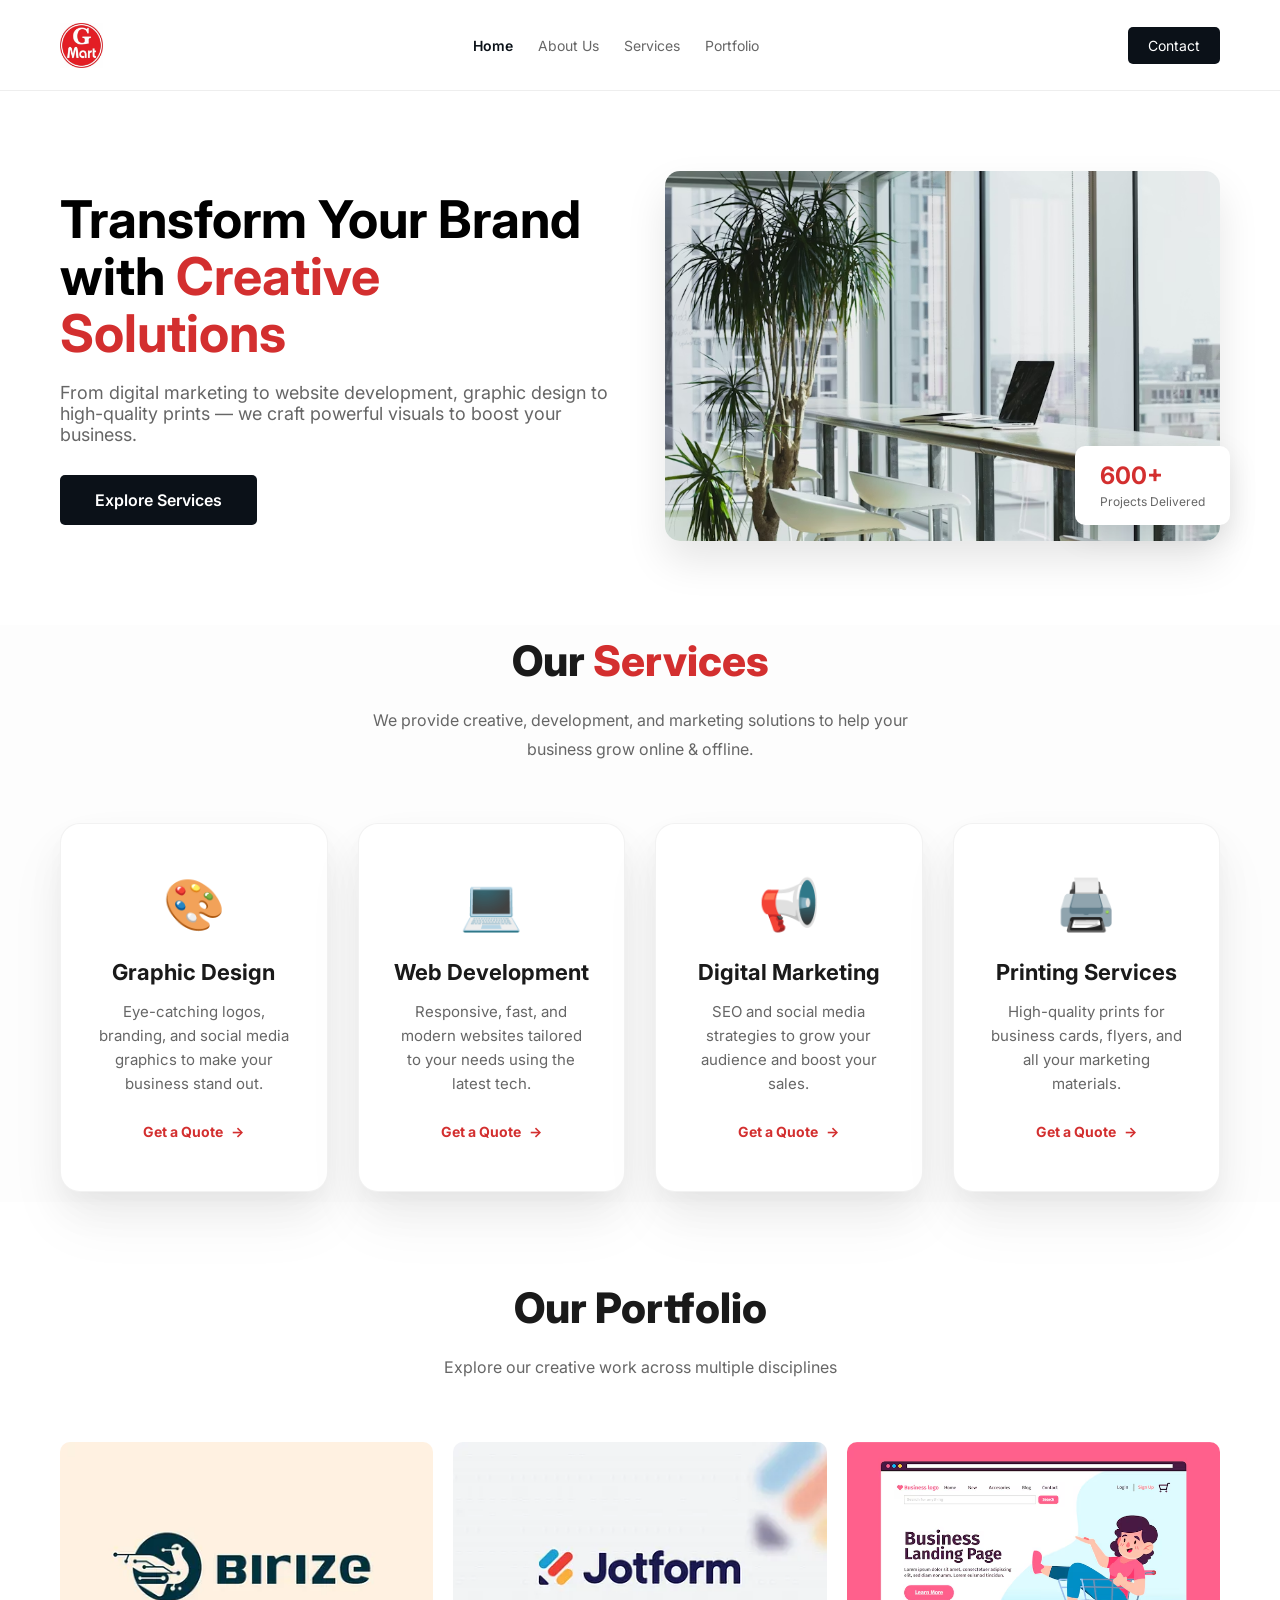
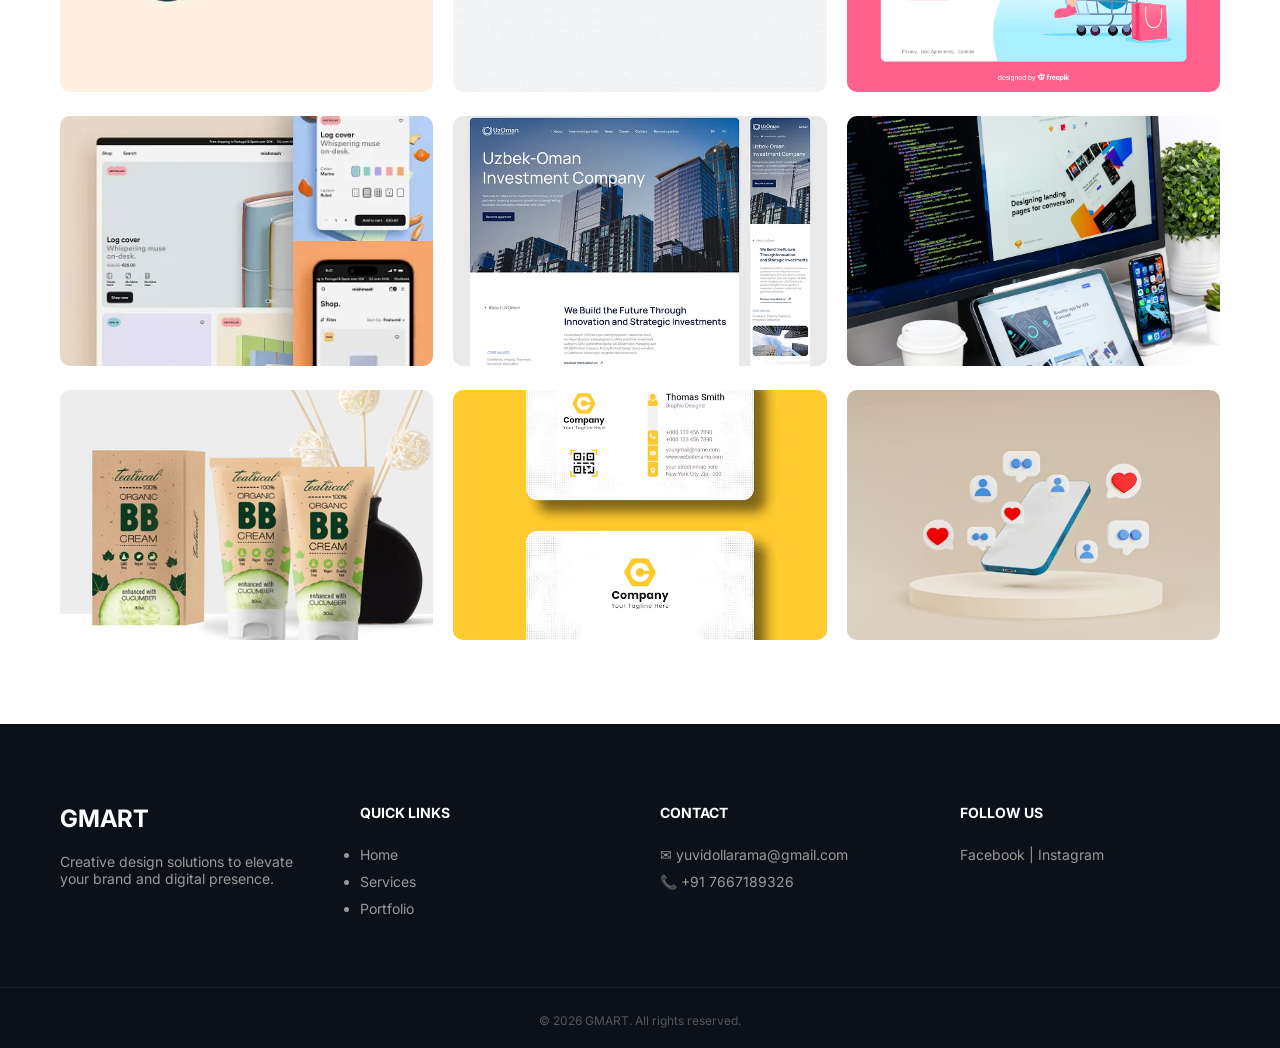
==== index.html @ d11f650d "firts commenst" ====
<!DOCTYPE html>
<html lang="en">
<head>
    <meta charset="UTF-8">
    <meta name="viewport" content="width=device-width, initial-scale=1.0">
    <title>GraphicsMart | Creative Solutions</title>
    <link href="https://fonts.googleapis.com/css2?family=Inter:wght@400;600;700&display=swap" rel="stylesheet">
    <link rel="stylesheet" href="style.css">
</head>
<body>

    <header>
        <nav class="container">
            <div class="logo">
            <a href="index.html">
                <img src="assets/logo.png" alt="GraphicsMart Logo">
            </a>
        </div>
            <ul class="nav-links" id="navLinks">
                <li><a href="#" class="active">Home</a></li>
                <li><a href="#about">About Us</a></li>
                <li><a href="#services">Services</a></li>
                <li><a href="#portfolio">Portfolio</a></li>
            </ul>
            <a href="contact-us.html" class="btn-contact">Contact</a>
            <div class="hamburger" id="hamburger">
                <span></span>
                <span></span>
                <span></span>
            </div>
        </nav>
    </header>

    <section class="hero container">
        <div class="hero-content">
            <h1>Transform Your Brand with <span>Creative Solutions</span></h1>
            <p>From digital marketing to website development, graphic design to high-quality prints — we craft powerful visuals to boost your business.</p>
            <a href="#services" class="btn-primary">Explore Services</a>
        </div>
        <div class="hero-image">
            <img src="assets/image1.0.png" alt="Workspace">
            <div class="stat-badge">
                <span class="count">600+</span>
                <span class="label">Projects Delivered</span>
            </div>
        </div>
    </section>

    <section id="services" class="services-section">
    <div class="container text-center">
        <div class="section-header"> 
            <h2>Our <span>Services</span></h2>
            <p>We provide creative, development, and marketing solutions to help your business grow online & offline.</p>
        </div>
        
        <div class="services-grid">
            <div class="service-card">
                <div class="card-content">
                    <div class="icon-box">🎨</div>
                    <h3>Graphic Design</h3>
                    <p>Eye-catching logos, branding, and social media graphics to make your business stand out.</p>
                    <a href="#" class="cta-link">Get a Quote <span>&rarr;</span></a>
                </div>
            </div>

            <div class="service-card">
                <div class="card-content">
                    <div class="icon-box">💻</div>
                    <h3>Web Development</h3>
                    <p>Responsive, fast, and modern websites tailored to your needs using the latest tech.</p>
                    <a href="#" class="cta-link">Get a Quote <span>&rarr;</span></a>
                </div>
            </div>

            <div class="service-card">
                <div class="card-content">
                    <div class="icon-box">📢</div>
                    <h3>Digital Marketing</h3>
                    <p>SEO and social media strategies to grow your audience and boost your sales.</p>
                    <a href="#" class="cta-link">Get a Quote <span>&rarr;</span></a>
                </div>
            </div>

            <div class="service-card">
                <div class="card-content">
                    <div class="icon-box">🖨️</div>
                    <h3>Printing Services</h3>
                    <p>High-quality prints for business cards, flyers, and all your marketing materials.</p>
                    <a href="#" class="cta-link">Get a Quote <span>&rarr;</span></a>
                </div>
            </div>
        </div>
    </div>
    </section>

    <section id="portfolio" class="portfolio-section container">
        <div class="section-header text-center">
            <h2>Our Portfolio</h2>
            <p>Explore our creative work across multiple disciplines</p>
        </div>
        <div class="portfolio-grid">
            <div class="portfolio-item"><img src="assets/image1.png" alt="Work 1"></div>
            <div class="portfolio-item"><img src="assets/image2.png" alt="Work 2"></div>
            <div class="portfolio-item"><img src="assets/image3.png" alt="Work 3"></div>
            <div class="portfolio-item"><img src="assets/image4.png" alt="Work 4"></div>
            <div class="portfolio-item"><img src="assets/image5.png" alt="Work 5"></div>
            <div class="portfolio-item"><img src="assets/image6.png" alt="Work 6"></div>
            <div class="portfolio-item"><img src="assets/image7.png" alt="Work 7"></div>
            <div class="portfolio-item"><img src="assets/image8.png" alt="Work 8"></div>
            <div class="portfolio-item"><img src="assets/image9.png" alt="Work 9"></div>
        </div>
    </section>

    <footer>
        <div class="container footer-grid">
            <div class="footer-col">
                <h2 class="footer-logo">GMART</h2>
                <p>Creative design solutions to elevate your brand and digital presence.</p>
            </div>
            <div class="footer-col">
                <h3>QUICK LINKS</h3>
                <ul>
                    <li><a href="#">Home</a></li>
                    <li><a href="#services">Services</a></li>
                    <li><a href="#portfolio">Portfolio</a></li>
                </ul>
            </div>
            <div class="footer-col">
                <h3>CONTACT</h3>
                <p>✉ yuvidollarama@gmail.com</p>
                <p>📞 +91 7667189326</p>
            </div>
            <div class="footer-col">
                <h3>FOLLOW US</h3>
                <p>Facebook | Instagram</p>
            </div>
        </div>
        <div class="footer-bottom">
            <p>© 2026 GMART. All rights reserved.</p>
        </div>
    </footer>

    <script src="script.js"></script>
</body>
</html>
---- style.css ----
/* --- Global Styles --- */
:root {
    --primary: #d32f2f;
    --dark: #0b1118;
    --gray: #666;
    --light: #f4f4f4;
    --white: #ffffff;
}

* {
    margin: 0;
    padding: 0;
    box-sizing: border-box;
    font-family: 'Inter', sans-serif;
}

html { scroll-behavior: smooth; }

.container {
    max-width: 1200px;
    margin: 0 auto;
    padding: 0 20px;
}

.text-center { text-align: center; }

/* --- Header --- */
header {
    background: var(--white);
    border-bottom: 1px solid #eee;
    padding: 15px 0;
    position: sticky;
    top: 0;
    z-index: 1000;
}

nav {
    display: flex;
    justify-content: space-between;
    align-items: center;
}
/* --- Updated Logo Styles --- */
.logo {
    display: flex;
    align-items: center;
}

.logo img {
    height: 45px; /* Adjust this height to fit your specific logo design */
    width: auto;  /* Maintains the original aspect ratio so it doesn't look stretched */
    display: block;
    transition: transform 0.3s ease;
}

.logo img:hover {
    transform: scale(1.05); /* Subtle zoom effect when hovering over your logo */
}

/* Ensure the nav stays centered even with an image */
nav {
    display: flex;
    justify-content: space-between;
    align-items: center;
    height: 60px; /* Gives the header a consistent, professional height */
}

.nav-links {
    display: flex;
    list-style: none;
    gap: 25px;
}

.nav-links a {
    text-decoration: none;
    color: var(--gray);
    font-size: 14px;
    transition: 0.3s;
}

.nav-links a:hover, .nav-links a.active {
    color: var(--dark);
    font-weight: 600;
}

.btn-contact {
    background: var(--dark);
    color: var(--white);
    padding: 10px 20px;
    border-radius: 5px;
    text-decoration: none;
    font-size: 14px;
}

/* --- Hamburger Menu --- */
.hamburger {
    display: none;
    flex-direction: column;
    cursor: pointer;
    gap: 6px;
}

.hamburger span {
    width: 25px;
    height: 3px;
    background: var(--dark);
    border-radius: 2px;
    transition: all 0.3s ease;
}

.hamburger.active span:nth-child(1) {
    transform: rotate(45deg) translate(8px, 8px);
}

.hamburger.active span:nth-child(2) {
    opacity: 0;
}

.hamburger.active span:nth-child(3) {
    transform: rotate(-45deg) translate(7px, -7px);
}

/* --- Mobile Menu --- */
@media (max-width: 768px) {
    .hamburger {
        display: flex;
    }

    .nav-links {
        position: absolute;
        top: 60px;
        left: 0;
        right: 0;
        background: var(--white);
        flex-direction: column;
        gap: 0;
        max-height: 0;
        overflow: hidden;
        transition: max-height 0.3s ease;
        border-bottom: 1px solid #eee;
    }

    .nav-links.active {
        max-height: 400px;
    }

    .nav-links li {
        padding: 15px 20px;
        border-bottom: 1px solid #eee;
    }

    .nav-links a {
        display: block;
        color: var(--gray);
        text-decoration: none;
        transition: 0.3s;
    }

    .nav-links a:hover, .nav-links a.active {
        color: var(--dark);
        font-weight: 600;
    }

    .btn-contact {
        display: none;
    }
}

/* --- Hero --- */
.hero {
    display: grid;
    grid-template-columns: 1fr 1fr;
    gap: 50px;
    padding: 80px 20px;
    align-items: center;
}

.hero-content h1 {
    font-size: 52px;
    line-height: 1.1;
    margin-bottom: 20px;
}

.hero-content h1 span { color: var(--primary); }

.hero-content p {
    font-size: 18px;
    color: var(--gray);
    margin-bottom: 30px;
}

.btn-primary {
    background: var(--dark);
    color: var(--white);
    padding: 15px 35px;
    border-radius: 5px;
    text-decoration: none;
    display: inline-block;
    font-weight: 600;
}

.hero-image { position: relative; }

.hero-image img {
    width: 100%;
    border-radius: 15px;
    box-shadow: 0 20px 40px rgba(0,0,0,0.1);
}

.stat-badge {
    position: absolute;
    bottom: 20px;
    right: -10px;
    background: var(--white);
    padding: 15px 25px;
    border-radius: 10px;
    box-shadow: 0 10px 30px rgba(0,0,0,0.1);
}

.stat-badge .count {
    display: block;
    font-size: 24px;
    font-weight: 700;
    color: var(--primary);
}

.stat-badge .label { font-size: 12px; color: var(--gray); }

/* --- Services Section --- */
.services-section {
    padding: 10px 0;
    background: #fdfdfd; /* Off-white for better contrast with cards */
}

.sub-title {
    display: block;
    color: var(--primary);
    text-transform: uppercase;
    font-size: 13px;
    letter-spacing: 2px;
    font-weight: 700;
    margin-bottom: 10px;
}

.section-header h2 { 
    font-size: 42px; 
    font-weight: 800;
    margin-bottom: 20px; 
    color: #1a1a1a;
}

.section-header h2 span { color: var(--primary); }

.section-header p { 
    margin-bottom: 60px; 
    color: var(--gray); 
    max-width: 600px;
    margin-left: auto;
    margin-right: auto;
    line-height: 1.8;
}

/* --- Premium Grid & Cards --- */
.services-grid {
    display: grid;
    grid-template-columns: repeat(auto-fit, minmax(260px, 1fr));
    gap: 30px;
}

.service-card {
    background: #ffffff;
    border-radius: 20px;
    padding: 50px 35px;
    position: relative;
    border: 1px solid rgba(0, 0, 0, 0.05);
    
    box-shadow: 
        0 10px 20px rgba(0, 0, 0, 0.02),
        0 20px 40px rgba(0, 0, 0, 0.04),
        0 30px 60px rgba(0, 0, 0, 0.05);
    transition: all 0.5s cubic-bezier(0.175, 0.885, 0.32, 1.275);
    text-align: center;
}

/* Hover State */
.service-card:hover {
    transform: translateY(-15px);
    border-color: var(--primary); 
    box-shadow: 
        0 20px 25px -5px rgba(0, 0, 0, 0.1), 
        0 10px 10px -5px rgba(0, 0, 0, 0.04);
}

.icon-box {
    font-size: 50px;
    margin-bottom: 25px;
    display: inline-block;
    transition: transform 0.3s ease;
}

.service-card:hover .icon-box {
    transform: scale(1.2) rotate(5deg);
}

.service-card h3 {
    font-size: 22px;
    margin-bottom: 15px;
    color: #1a1a1a;
    font-weight: 700;
}

.service-card p {
    font-size: 15px;
    color: #666;
    line-height: 1.6;
    margin-bottom: 25px;
}

/* Premium Link Styling */
.cta-link {
    color: var(--primary);
    font-weight: 700;
    text-decoration: none;
    font-size: 14px;
    display: inline-flex;
    align-items: center;
    gap: 8px;
    transition: gap 0.3s ease;
}

.cta-link span {
    transition: transform 0.3s ease;
}

.service-card:hover .cta-link span {
    transform: translateX(5px);
}
/* --- Portfolio --- */
.portfolio-section { padding: 80px 20px; }

.portfolio-grid {
    display: grid;
    grid-template-columns: repeat(auto-fit, minmax(300px, 1fr));
    gap: 20px;
}

.portfolio-item img {
    width: 100%;
    height: 250px;
    object-fit: cover;
    border-radius: 10px;
    transition: 0.3s;
}

.portfolio-item:hover img { transform: scale(1.03); }

/* --- Footer --- */
footer {
    background: var(--dark);
    color: var(--white);
    padding: 80px 0 20px;
}

.footer-grid {
    display: grid;
    grid-template-columns: repeat(auto-fit, minmax(200px, 1fr));
    gap: 40px;
    margin-bottom: 60px;
}

.footer-logo { margin-bottom: 20px; }

.footer-col h3 { font-size: 14px; margin-bottom: 25px; color: var(--white); }

.footer-col p, .footer-col ul li {
    color: #999;
    font-size: 14px;
    margin-bottom: 10px;
}

.footer-col a { color: #999; text-decoration: none; transition: 0.3s; }
.footer-col a:hover { color: var(--white); }

.footer-bottom {
    border-top: 1px solid #222;
    padding-top: 25px;
    text-align: center;
    color: #555;
    font-size: 12px;
}

/* --- Mobile Responsiveness --- */
@media (max-width: 992px) {
    .hero { grid-template-columns: 1fr; text-align: center; }
    .hero-content h1 { font-size: 40px; }
    .nav-links { display: none; } /* Hide for simplicity on mobile */
}

@media (max-width: 600px) {
    .hero-content h1 { font-size: 32px; }
    .portfolio-grid { grid-template-columns: 1fr; }
}
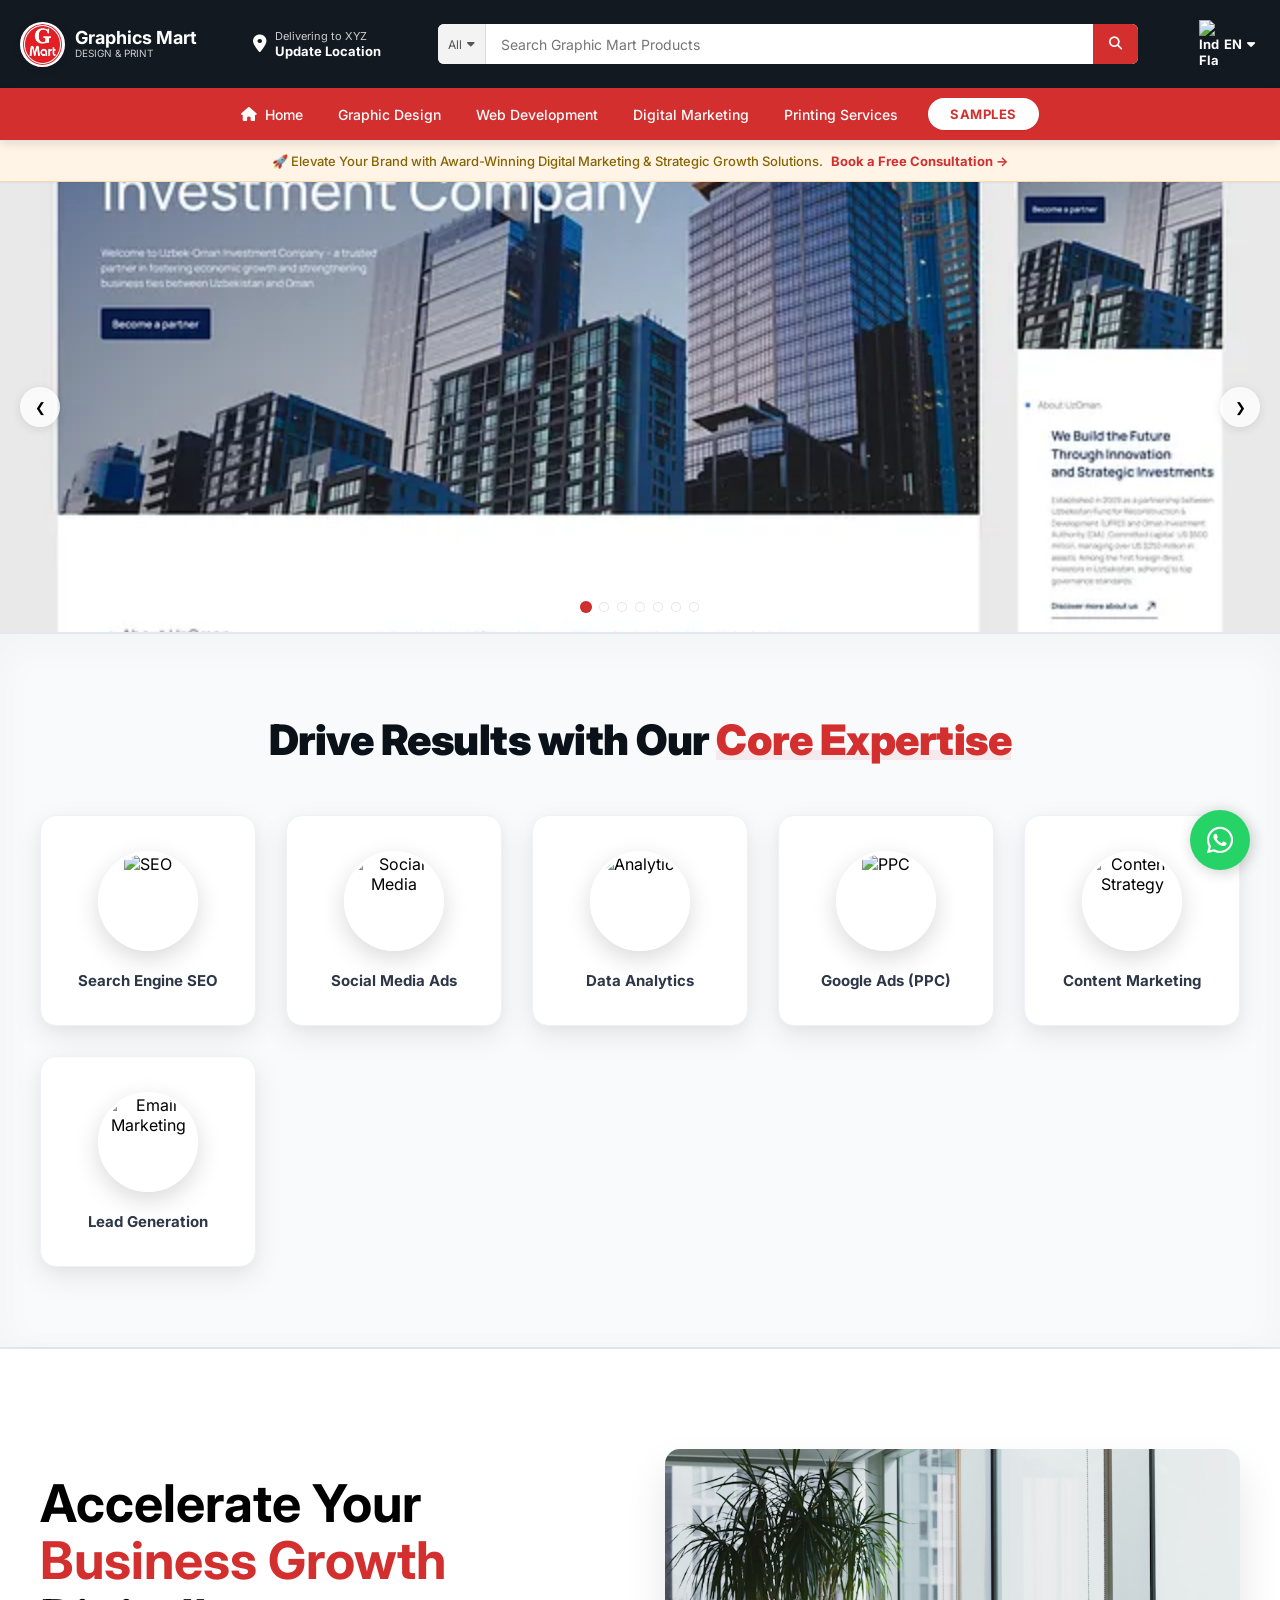
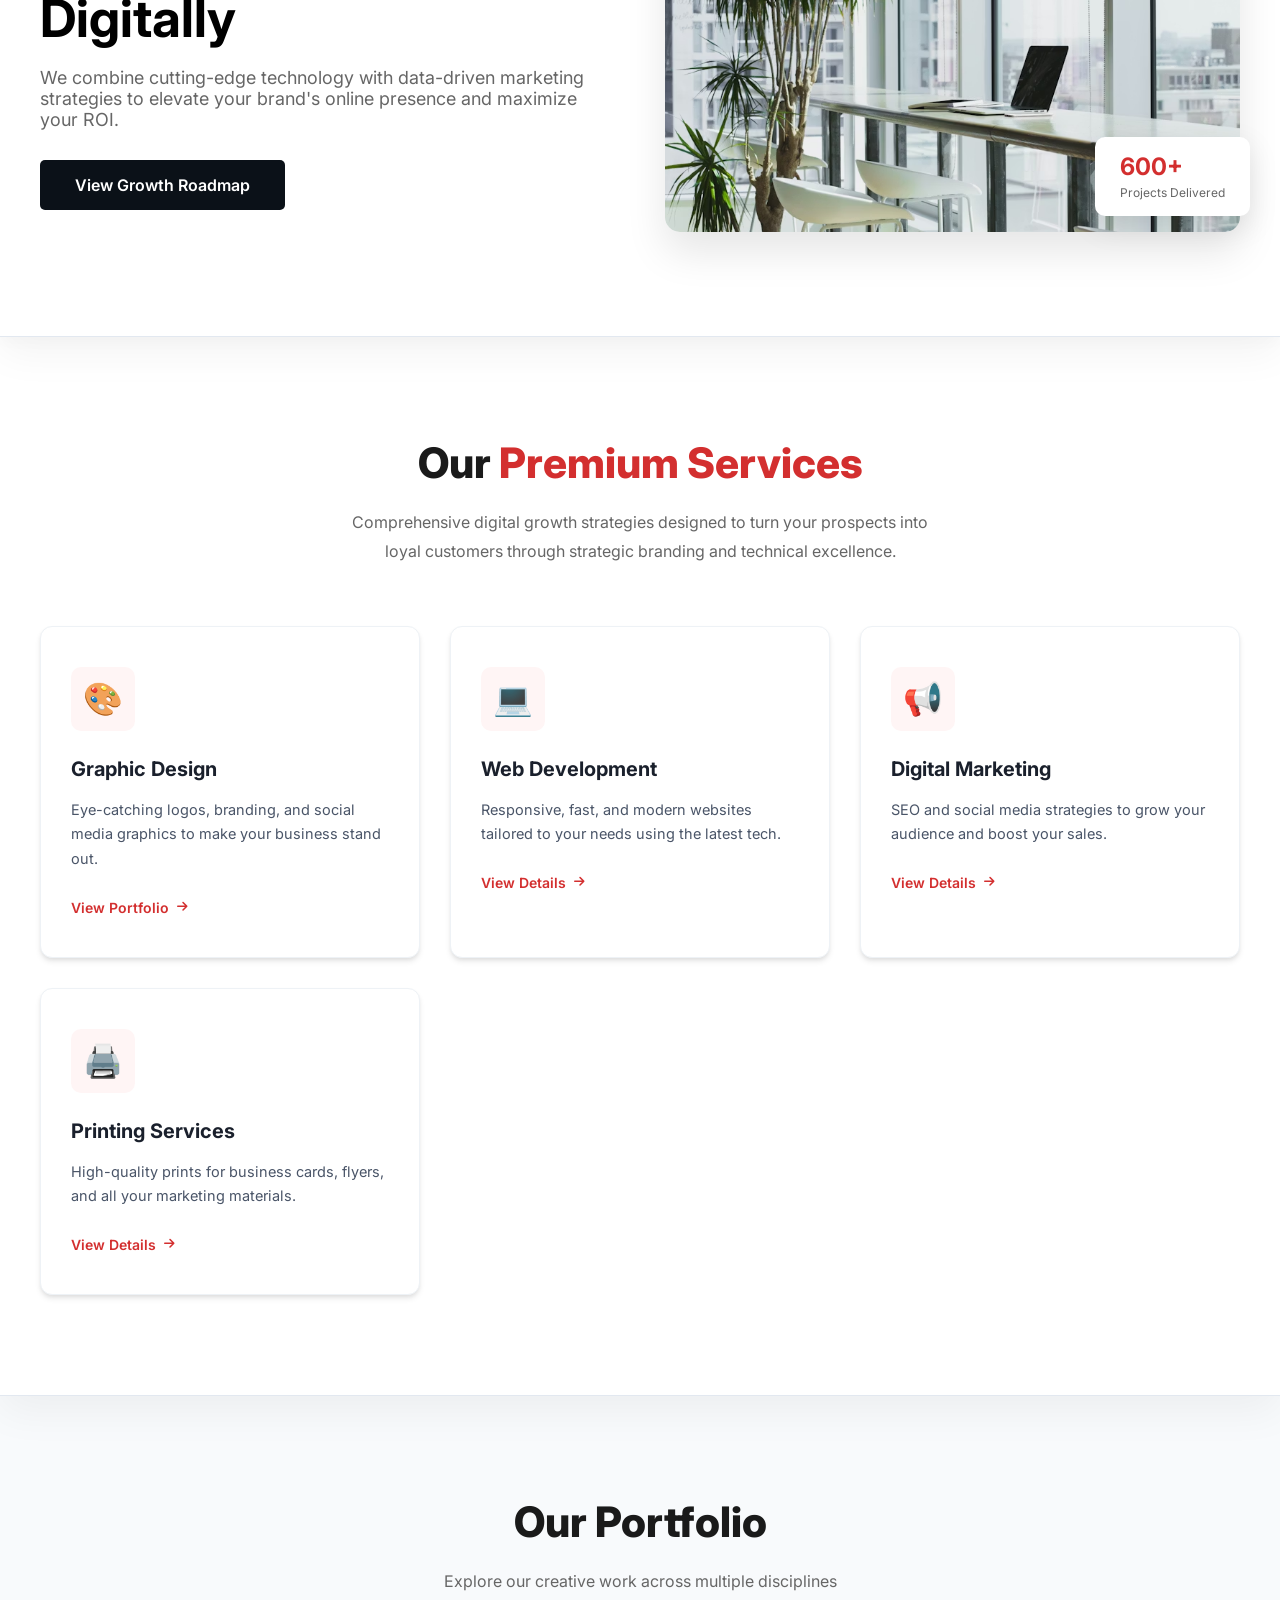
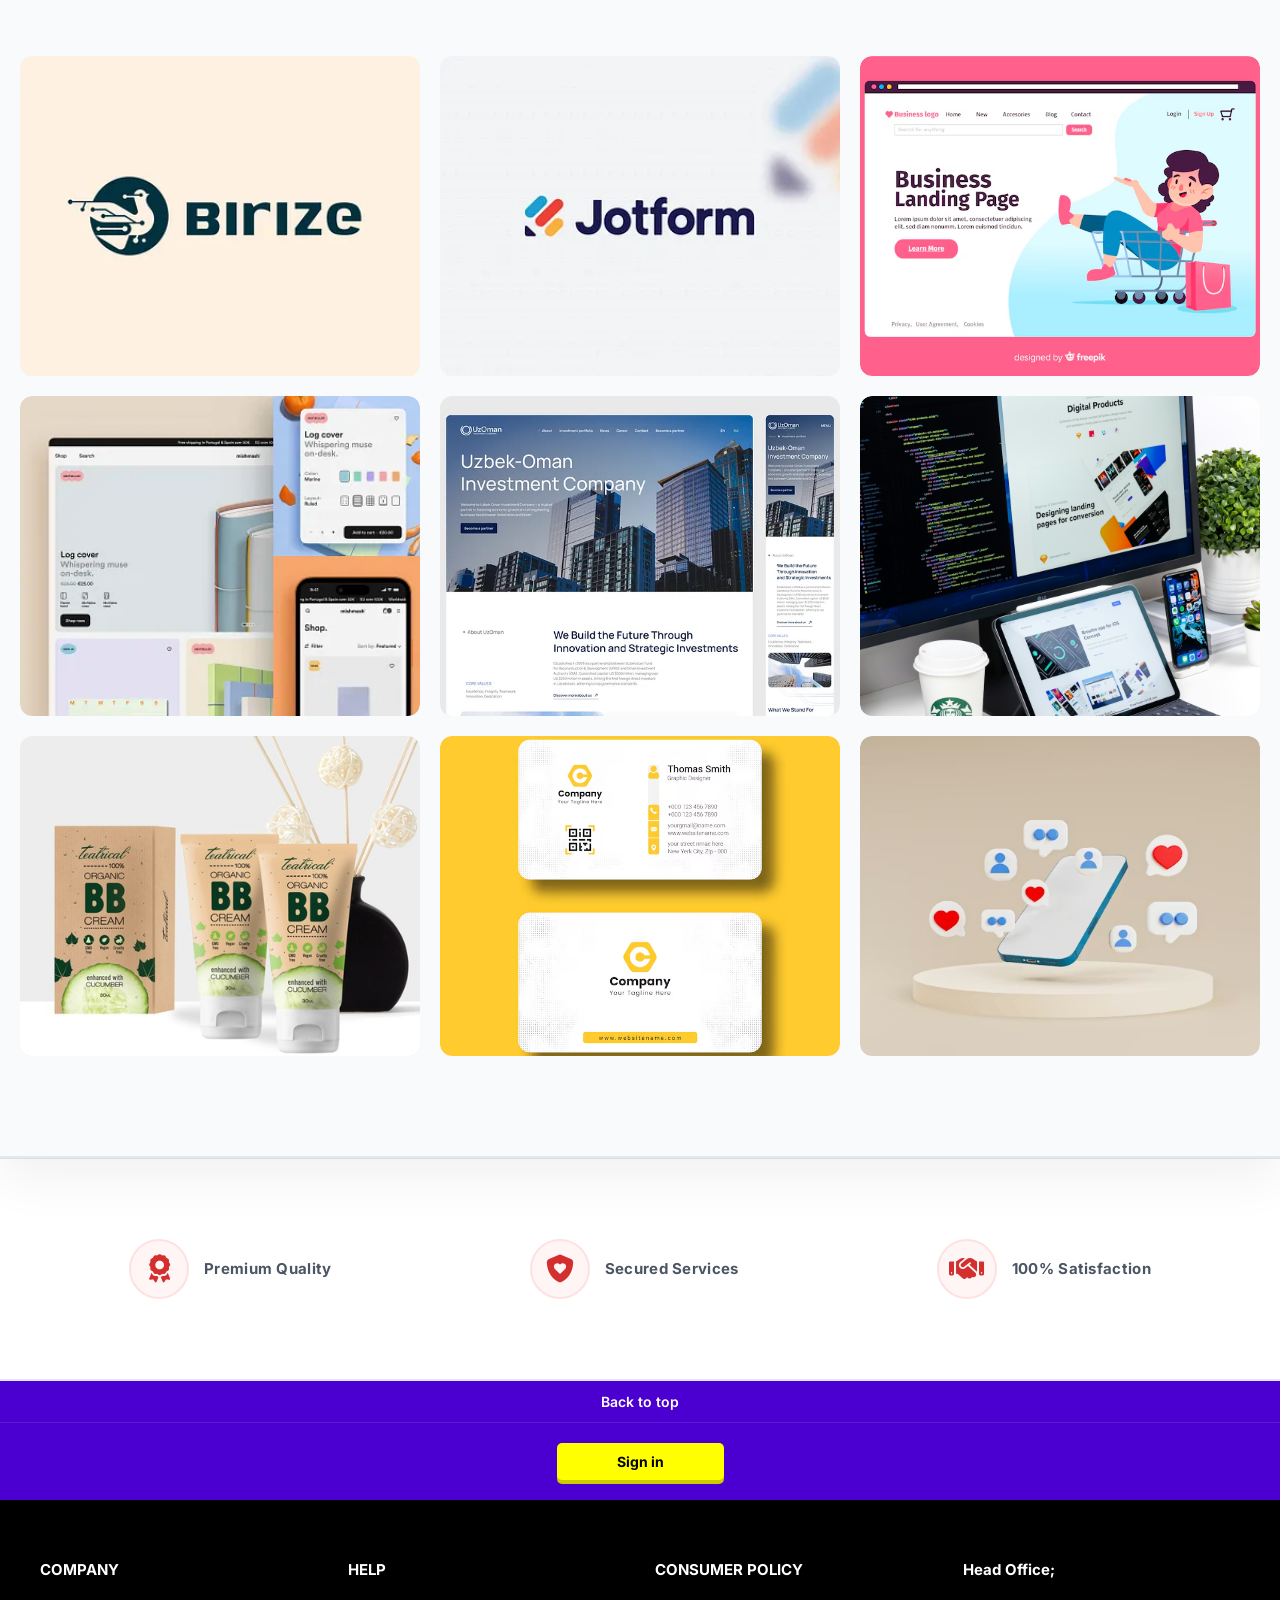
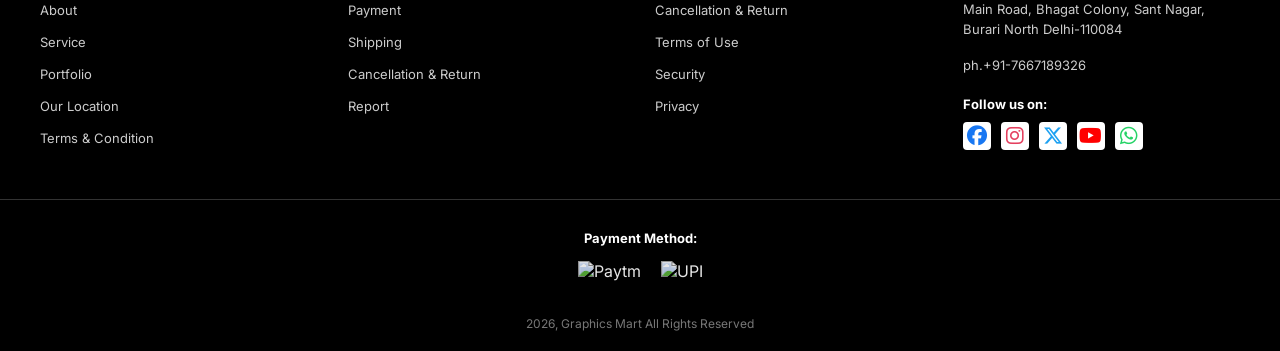
==== commit 922ae858: "feat: Add dedicated service pages for Digital Marketing, Web Development, Printing, and Graphic Desi" ====
--- a/index.html
+++ b/index.html
@@ -1,41 +1,223 @@
 <!DOCTYPE html>
 <html lang="en">
+
 <head>
     <meta charset="UTF-8">
     <meta name="viewport" content="width=device-width, initial-scale=1.0">
     <title>GraphicsMart | Creative Solutions</title>
+
     <link href="https://fonts.googleapis.com/css2?family=Inter:wght@400;600;700&display=swap" rel="stylesheet">
     <link rel="stylesheet" href="style.css">
+
+    <link rel="stylesheet" href="https://cdnjs.cloudflare.com/ajax/libs/font-awesome/6.5.0/css/all.min.css">
+
 </head>
+
 <body>
 
-    <header>
-        <nav class="container">
-            <div class="logo">
-            <a href="index.html">
-                <img src="assets/logo.png" alt="GraphicsMart Logo">
-            </a>
-        </div>
-            <ul class="nav-links" id="navLinks">
-                <li><a href="#" class="active">Home</a></li>
-                <li><a href="#about">About Us</a></li>
-                <li><a href="#services">Services</a></li>
-                <li><a href="#portfolio">Portfolio</a></li>
-            </ul>
-            <a href="contact-us.html" class="btn-contact">Contact</a>
-            <div class="hamburger" id="hamburger">
-                <span></span>
-                <span></span>
-                <span></span>
-            </div>
-        </nav>
+
+    <header class="main-header">
+        <!-- Top Navigation (Black Bar) -->
+        <div class="top-nav">
+            <div class="container-fluid header-flex">
+                <!-- Logo Section -->
+                <div class="logo-section">
+                    <a href="index.html" class="logo-box">
+                        <img src="assets/logo.png" alt="Graphics Mart Logo" class="brand-logo">
+                        <div class="logo-text">
+                            <span class="brand-name">Graphics Mart</span>
+                            <span class="brand-tagline">Design & Print</span>
+                        </div>
+                    </a>
+                </div>
+
+                <!-- Location Section -->
+                <div class="location-section">
+                    <i class="fa-solid fa-location-dot"></i>
+                    <div class="location-text">
+                        <span class="line-1">Delivering to XYZ</span>
+                        <span class="line-2">Update Location</span>
+                    </div>
+                </div>
+
+                <!-- Search Bar -->
+                <div class="search-section">
+                    <div class="search-bar">
+                        <div class="search-dropdown">
+                            <span>All</span>
+                            <i class="fa-solid fa-caret-down"></i>
+                        </div>
+                        <input type="text" placeholder="Search Graphic Mart Products" class="search-input">
+                        <button class="search-btn">
+                            <i class="fa-solid fa-magnifying-glass"></i>
+                        </button>
+                    </div>
+                </div>
+
+                <!-- Right Controls -->
+                <div class="nav-controls">
+                    <div class="nav-item language">
+                        <img src="https://upload.wikimedia.org/wikipedia/en/thumb/4/41/Flag_of_India.svg/20px-Flag_of_India.svg.png"
+                            alt="India Flag" class="flag">
+                        <span>EN</span>
+                        <i class="fa-solid fa-caret-down"></i>
+                        <div class="lang-dropdown">
+                            <div class="lang-option active">
+                                <img src="https://upload.wikimedia.org/wikipedia/en/thumb/4/41/Flag_of_India.svg/20px-Flag_of_India.svg.png"
+                                    alt="India">
+                                <span>English (EN) - IN</span>
+                            </div>
+                            <div class="lang-option">
+                                <img src="https://upload.wikimedia.org/wikipedia/en/thumb/a/a4/Flag_of_the_United_States.svg/20px-Flag_of_the_United_States.svg.png"
+                                    alt="USA">
+                                <span>English (EN) - US</span>
+                            </div>
+                            <div class="lang-option">
+                                <img src="https://upload.wikimedia.org/wikipedia/en/thumb/a/ae/Flag_of_the_United_Kingdom.svg/20px-Flag_of_the_United_Kingdom.svg.png"
+                                    alt="UK">
+                                <span>English (EN) - UK</span>
+                            </div>
+                            <div class="lang-option">
+                                <img src="https://upload.wikimedia.org/wikipedia/commons/thumb/c/cb/Flag_of_the_United_Arab_Emirates.svg/20px-Flag_of_the_United_Arab_Emirates.svg.png"
+                                    alt="UAE">
+                                <span>Arabic (AR) - AE</span>
+                            </div>
+                        </div>
+                    </div>
+
+                </div>
+
+                <!-- Hamburger for mobile -->
+                <div class="hamburger" id="hamburger">
+                    <span></span>
+                    <span></span>
+                    <span></span>
+                </div>
+            </div>
+        </div>
+
+        <!-- Sub Navigation (Red Bar) -->
+        <div class="sub-nav">
+            <div class="container header-flex">
+                <ul class="sub-nav-links">
+                    <li><a href="index.html"><i class="fa-solid fa-house"></i> Home</a></li>
+                    <li><a href="graphic-design.html">Graphic Design</a></li>
+                    <li><a href="web-development.html">Web Development</a></li>
+                    <li><a href="digital-marketing.html">Digital Marketing</a></li>
+                    <li><a href="printing-services.html">Printing Services</a></li>
+                </ul>
+                <a href="#" class="btn-samples">Samples</a>
+            </div>
+        </div>
     </header>
+
+    <!-- Notice Bar -->
+    <div class="notice-bar">
+        <p>🚀 Elevate Your Brand with Award-Winning Digital Marketing & Strategic Growth Solutions. <a
+                href="#services">Book a Free Consultation &rarr;</a></p>
+    </div>
+
+    <!-- Top Promo Slider -->
+    <section class="promo-slider">
+        <div class="slider-container">
+            <div class="slider-track" id="sliderTrack">
+                <div class="slide">
+                    <img src="assets/image5.png" alt="Premium Design Solutions">
+                </div>
+                <div class="slide">
+                    <img src="assets/slider2.png" alt="Custom Branding Solutions">
+                </div>
+                <div class="slide">
+                    <img src="assets/slider3.png" alt="Premium Printing">
+                </div>
+                <div class="slide">
+                    <img src="assets/hero1.png" alt="Digital Growth Solutions">
+                </div>
+                <div class="slide">
+                    <img src="assets/hero2.png" alt="Strategic Marketing Banner">
+                </div>
+                <div class="slide">
+                    <img src="assets/image6.png" alt="Creative Digital Solutions">
+                </div>
+                <div class="slide">
+                    <img src="assets/image1.0.png" alt="Premium Design Showcase">
+                </div>
+            </div>
+
+            <div class="slider-dots">
+                <span class="dot active" onclick="currentSlide(0)"></span>
+                <span class="dot" onclick="currentSlide(1)"></span>
+                <span class="dot" onclick="currentSlide(2)"></span>
+                <span class="dot" onclick="currentSlide(3)"></span>
+                <span class="dot" onclick="currentSlide(4)"></span>
+                <span class="dot" onclick="currentSlide(5)"></span>
+                <span class="dot" onclick="currentSlide(6)"></span>
+            </div>
+
+            <button class="slider-arrow prev" onclick="moveSlide(-1)">&#10094;</button>
+            <button class="slider-arrow next" onclick="moveSlide(1)">&#10095;</button>
+        </div>
+    </section>
+
+    <!-- Core Services Section (Icons) -->
+    <section class="categories-section">
+        <div class="container text-center">
+            <div class="expertise-header">
+                <h2 class="section-title">Drive Results with Our <span>Core Expertise</span></h2>
+            </div>
+            <div class="categories-grid">
+                <div class="category-item">
+                    <div class="img-container">
+                        <img src="https://images.unsplash.com/photo-1460925895917-afdab827c52f?auto=format&fit=crop&q=80&w=300"
+                            alt="SEO" class="cat-img">
+                    </div>
+                    <p>Search Engine SEO</p>
+                </div>
+                <div class="category-item">
+                    <div class="img-container">
+                        <img src="https://images.unsplash.com/photo-1611162616305-c69b3fa7fbe0?auto=format&fit=crop&q=80&w=300"
+                            alt="Social Media" class="cat-img">
+                    </div>
+                    <p>Social Media Ads</p>
+                </div>
+                <div class="category-item">
+                    <div class="img-container">
+                        <img src="https://images.unsplash.com/photo-1551288049-bebda4e38f71?auto=format&fit=crop&q=80&w=300"
+                            alt="Analytics" class="cat-img">
+                    </div>
+                    <p>Data Analytics</p>
+                </div>
+                <div class="category-item">
+                    <div class="img-container">
+                        <img src="https://images.unsplash.com/photo-1557838923-2985c318be48?auto=format&fit=crop&q=80&w=300"
+                            alt="PPC" class="cat-img">
+                    </div>
+                    <p>Google Ads (PPC)</p>
+                </div>
+                <div class="category-item">
+                    <div class="img-container">
+                        <img src="https://images.unsplash.com/photo-1586339949916-3e9457bef6d3?auto=format&fit=crop&q=80&w=300"
+                            alt="Content Strategy" class="cat-img">
+                    </div>
+                    <p>Content Marketing</p>
+                </div>
+                <div class="category-item">
+                    <div class="img-container">
+                        <img src="https://images.unsplash.com/photo-1552664730-d307ca884978?auto=format&fit=crop&q=80&w=300"
+                            alt="Email Marketing" class="cat-img">
+                    </div>
+                    <p>Lead Generation</p>
+                </div>
+            </div>
+        </div>
+    </section>
 
     <section class="hero container">
         <div class="hero-content">
-            <h1>Transform Your Brand with <span>Creative Solutions</span></h1>
-            <p>From digital marketing to website development, graphic design to high-quality prints — we craft powerful visuals to boost your business.</p>
-            <a href="#services" class="btn-primary">Explore Services</a>
+            <h1>Accelerate Your <span>Business Growth</span> Digitally</h1>
+            <p>We combine cutting-edge technology with data-driven marketing strategies to elevate your brand's online
+                presence and maximize your ROI.</p>
+            <a href="#services" class="btn-primary">View Growth Roadmap</a>
         </div>
         <div class="hero-image">
             <img src="assets/image1.0.png" alt="Workspace">
@@ -47,50 +229,64 @@
     </section>
 
     <section id="services" class="services-section">
-    <div class="container text-center">
-        <div class="section-header"> 
-            <h2>Our <span>Services</span></h2>
-            <p>We provide creative, development, and marketing solutions to help your business grow online & offline.</p>
-        </div>
-        
-        <div class="services-grid">
-            <div class="service-card">
-                <div class="card-content">
-                    <div class="icon-box">🎨</div>
-                    <h3>Graphic Design</h3>
-                    <p>Eye-catching logos, branding, and social media graphics to make your business stand out.</p>
-                    <a href="#" class="cta-link">Get a Quote <span>&rarr;</span></a>
-                </div>
-            </div>
-
-            <div class="service-card">
-                <div class="card-content">
-                    <div class="icon-box">💻</div>
-                    <h3>Web Development</h3>
-                    <p>Responsive, fast, and modern websites tailored to your needs using the latest tech.</p>
-                    <a href="#" class="cta-link">Get a Quote <span>&rarr;</span></a>
-                </div>
-            </div>
-
-            <div class="service-card">
-                <div class="card-content">
-                    <div class="icon-box">📢</div>
-                    <h3>Digital Marketing</h3>
-                    <p>SEO and social media strategies to grow your audience and boost your sales.</p>
-                    <a href="#" class="cta-link">Get a Quote <span>&rarr;</span></a>
-                </div>
-            </div>
-
-            <div class="service-card">
-                <div class="card-content">
-                    <div class="icon-box">🖨️</div>
-                    <h3>Printing Services</h3>
-                    <p>High-quality prints for business cards, flyers, and all your marketing materials.</p>
-                    <a href="#" class="cta-link">Get a Quote <span>&rarr;</span></a>
-                </div>
-            </div>
-        </div>
-    </div>
+        <div class="container text-center">
+            <div class="section-header">
+                <h2>Our <span>Premium Services</span></h2>
+                <p>Comprehensive digital growth strategies designed to turn your prospects into loyal customers through
+                    strategic branding and technical excellence.</p>
+            </div>
+
+            <div class="services-grid">
+                <a href="graphic-design.html"
+                    style="text-decoration: none; color: inherit; display: block; height: 100%;">
+                    <div class="service-card">
+                        <div class="card-content">
+                            <div class="icon-box">🎨</div>
+                            <h3>Graphic Design</h3>
+                            <p>Eye-catching logos, branding, and social media graphics to make your business stand out.
+                            </p>
+                            <span class="cta-link">View Portfolio <i class="fa-solid fa-arrow-right"></i></span>
+                        </div>
+                    </div>
+                </a>
+
+                <a href="web-development.html"
+                    style="text-decoration: none; color: inherit; display: block; height: 100%;">
+                    <div class="service-card">
+                        <div class="card-content">
+                            <div class="icon-box">💻</div>
+                            <h3>Web Development</h3>
+                            <p>Responsive, fast, and modern websites tailored to your needs using the latest tech.</p>
+                            <span class="cta-link">View Details <i class="fa-solid fa-arrow-right"></i></span>
+                        </div>
+                    </div>
+                </a>
+
+                <a href="digital-marketing.html"
+                    style="text-decoration: none; color: inherit; display: block; height: 100%;">
+                    <div class="service-card">
+                        <div class="card-content">
+                            <div class="icon-box">📢</div>
+                            <h3>Digital Marketing</h3>
+                            <p>SEO and social media strategies to grow your audience and boost your sales.</p>
+                            <span class="cta-link">View Details <i class="fa-solid fa-arrow-right"></i></span>
+                        </div>
+                    </div>
+                </a>
+
+                <a href="printing-services.html"
+                    style="text-decoration: none; color: inherit; display: block; height: 100%;">
+                    <div class="service-card">
+                        <div class="card-content">
+                            <div class="icon-box">🖨️</div>
+                            <h3>Printing Services</h3>
+                            <p>High-quality prints for business cards, flyers, and all your marketing materials.</p>
+                            <span class="cta-link">View Details <i class="fa-solid fa-arrow-right"></i></span>
+                        </div>
+                    </div>
+                </a>
+            </div>
+        </div>
     </section>
 
     <section id="portfolio" class="portfolio-section container">
@@ -99,47 +295,195 @@
             <p>Explore our creative work across multiple disciplines</p>
         </div>
         <div class="portfolio-grid">
-            <div class="portfolio-item"><img src="assets/image1.png" alt="Work 1"></div>
-            <div class="portfolio-item"><img src="assets/image2.png" alt="Work 2"></div>
-            <div class="portfolio-item"><img src="assets/image3.png" alt="Work 3"></div>
-            <div class="portfolio-item"><img src="assets/image4.png" alt="Work 4"></div>
-            <div class="portfolio-item"><img src="assets/image5.png" alt="Work 5"></div>
-            <div class="portfolio-item"><img src="assets/image6.png" alt="Work 6"></div>
-            <div class="portfolio-item"><img src="assets/image7.png" alt="Work 7"></div>
-            <div class="portfolio-item"><img src="assets/image8.png" alt="Work 8"></div>
-            <div class="portfolio-item"><img src="assets/image9.png" alt="Work 9"></div>
-        </div>
-    </section>
-
-    <footer>
+            <div class="portfolio-item">
+                <img src="assets/image1.png" alt="Work 1">
+                <div class="portfolio-info">
+                    <h3>Social Media Campaign</h3>
+                    <p>Digital Marketing</p>
+                </div>
+            </div>
+            <div class="portfolio-item">
+                <img src="assets/image2.png" alt="Work 2">
+                <div class="portfolio-info">
+                    <h3>SEO Optimization</h3>
+                    <p>Search Strategy</p>
+                </div>
+            </div>
+            <div class="portfolio-item">
+                <img src="assets/image3.png" alt="Work 3">
+                <div class="portfolio-info">
+                    <h3>Brand Identity</h3>
+                    <p>Creative Design</p>
+                </div>
+            </div>
+            <div class="portfolio-item">
+                <img src="assets/image4.png" alt="Work 4">
+                <div class="portfolio-info">
+                    <h3>Content Strategy</h3>
+                    <p>Marketing</p>
+                </div>
+            </div>
+            <div class="portfolio-item">
+                <img src="assets/image5.png" alt="Work 5">
+                <div class="portfolio-info">
+                    <h3>PPC Management</h3>
+                    <p>Google Ads</p>
+                </div>
+            </div>
+            <div class="portfolio-item">
+                <img src="assets/image6.png" alt="Work 6">
+                <div class="portfolio-info">
+                    <h3>Email Marketing</h3>
+                    <p>Lead Gen</p>
+                </div>
+            </div>
+            <div class="portfolio-item">
+                <img src="assets/image7.png" alt="Work 7">
+                <div class="portfolio-info">
+                    <h3>Web Design</h3>
+                    <p>Development</p>
+                </div>
+            </div>
+            <div class="portfolio-item">
+                <img src="assets/image8.png" alt="Work 8">
+                <div class="portfolio-info">
+                    <h3>Mobile App UI</h3>
+                    <p>UX Design</p>
+                </div>
+            </div>
+            <div class="portfolio-item">
+                <img src="assets/image9.png" alt="Work 9">
+                <div class="portfolio-info">
+                    <h3>E-commerce Growth</h3>
+                    <p>Scaling</p>
+                </div>
+            </div>
+        </div>
+    </section>
+
+    <!-- Trust Badges Section -->
+    <section class="trust-badges">
+        <div class="container badge-grid">
+            <div class="badge-item">
+                <div class="icon-badge">
+                    <i class="fa-solid fa-award"></i>
+                </div>
+                <span>Premium Quality</span>
+            </div>
+            <div class="badge-item">
+                <div class="icon-badge">
+                    <i class="fa-solid fa-shield-heart"></i>
+                </div>
+                <span>Secured Services</span>
+            </div>
+            <div class="badge-item">
+                <div class="icon-badge">
+                    <i class="fa-solid fa-handshake"></i>
+                </div>
+                <span>100% Satisfaction</span>
+            </div>
+        </div>
+    </section>
+
+    <!-- Back to top bar -->
+    <div class="back-to-top" onclick="scrollToTop()">
+        <p>Back to top</p>
+    </div>
+
+    <!-- Footer Sign In Section -->
+    <section class="footer-auth">
+        <div class="container text-center">
+            <button class="btn-signin">Sign in</button>
+        </div>
+    </section>
+
+    <footer class="main-footer">
         <div class="container footer-grid">
             <div class="footer-col">
-                <h2 class="footer-logo">GMART</h2>
-                <p>Creative design solutions to elevate your brand and digital presence.</p>
+                <h3>COMPANY</h3>
+                <ul>
+                    <li><a href="#">About</a></li>
+                    <li><a href="#">Service</a></li>
+                    <li><a href="#">Portfolio</a></li>
+                    <li><a href="#">Our Location</a></li>
+                    <li><a href="#">Terms & Condition</a></li>
+                </ul>
             </div>
             <div class="footer-col">
-                <h3>QUICK LINKS</h3>
+                <h3>HELP</h3>
                 <ul>
-                    <li><a href="#">Home</a></li>
-                    <li><a href="#services">Services</a></li>
-                    <li><a href="#portfolio">Portfolio</a></li>
+                    <li><a href="#">Payment</a></li>
+                    <li><a href="#">Shipping</a></li>
+                    <li><a href="#">Cancellation & Return</a></li>
+                    <li><a href="#">Report</a></li>
                 </ul>
             </div>
             <div class="footer-col">
-                <h3>CONTACT</h3>
-                <p>✉ yuvidollarama@gmail.com</p>
-                <p>📞 +91 7667189326</p>
-            </div>
-            <div class="footer-col">
-                <h3>FOLLOW US</h3>
-                <p>Facebook | Instagram</p>
-            </div>
-        </div>
+                <h3>CONSUMER POLICY</h3>
+                <ul>
+                    <li><a href="#">Cancellation & Return</a></li>
+                    <li><a href="#">Terms of Use</a></li>
+                    <li><a href="#">Security</a></li>
+                    <li><a href="#">Privacy</a></li>
+                </ul>
+            </div>
+            <div class="footer-col contact-col">
+                <h3>Head Office;</h3>
+                <p>Main Road, Bhagat Colony, Sant Nagar,<br>Burari North Delhi-110084</p>
+                <p>ph.+91-7667189326</p>
+                <div class="social-links">
+                    <span>Follow us on:</span>
+                    <div class="social-icons">
+
+                        <a href="https://www.facebook.com/share/14YEfx9z3Fb/" target="_blank"
+                            style="text-decoration: none;">
+                            <i class="fa-brands fa-facebook" style="color:#1877F2;"></i>
+                        </a>
+
+                        <a href="https://www.instagram.com/graphicsmart.in/" target="_blank"
+                            style="text-decoration: none;">
+                            <i class="fa-brands fa-instagram" style="color:#E4405F;"></i>
+                        </a>
+
+                        <a href="https://x.com/graphicsmart0" target="_blank" style="text-decoration: none;">
+                            <i class="fa-brands fa-x-twitter" style="color:#1DA1F2;"></i>
+                        </a>
+
+                        <a href="https://youtube.com/@graphicsmart0?si=DgvWdO5stcWgKJgq" target="_blank"
+                            style="text-decoration: none;">
+                            <i class="fa-brands fa-youtube" style="color:#FF0000;"></i>
+                        </a>
+
+                        <a href="https://wa.me/917667189326" target="_blank" style="text-decoration: none;">
+                            <i class="fa-brands fa-whatsapp" style="color:#25D366;"></i>
+                        </a>
+
+                    </div>
+                </div>
+            </div>
+        </div>
+
+        <div class="payment-methods text-center">
+            <p>Payment Method:</p>
+            <div class="payment-icons">
+                <img src="https://upload.wikimedia.org/wikipedia/commons/2/24/Paytm_Logo.png" alt="Paytm">
+                <img src="https://upload.wikimedia.org/wikipedia/commons/e/e1/UPI-Logo-vector.svg" alt="UPI">
+            </div>
+        </div>
+
         <div class="footer-bottom">
-            <p>© 2026 GMART. All rights reserved.</p>
+            <p>2026, Graphics Mart All Rights Reserved</p>
         </div>
     </footer>
+
+    <!-- Floating WhatsApp Button -->
+    <a href="https://wa.me/917667189326?text=Hi, I'm interested in your Digital Marketing services!"
+        class="whatsapp-float" target="_blank">
+        <i class="fa-brands fa-whatsapp"></i>
+        <div class="whatsapp-tooltip">Chat with us!</div>
+    </a>
 
     <script src="script.js"></script>
 </body>
+
 </html>
--- a/style.css
+++ b/style.css
@@ -5,6 +5,14 @@
     --gray: #666;
     --light: #f4f4f4;
     --white: #ffffff;
+
+    /* Premium Shadow Tokens */
+    --shadow-sm: 0 1px 2px 0 rgba(0, 0, 0, 0.05);
+    --shadow-md: 0 4px 6px -1px rgba(0, 0, 0, 0.1), 0 2px 4px -1px rgba(0, 0, 0, 0.06);
+    --shadow-lg: 0 10px 15px -3px rgba(0, 0, 0, 0.1), 0 4px 6px -2px rgba(0, 0, 0, 0.05);
+    --shadow-xl: 0 20px 25px -5px rgba(0, 0, 0, 0.1), 0 10px 10px -5px rgba(0, 0, 0, 0.04);
+    --container-max: 1440px;
+    /* Modern ultra-wide container */
 }
 
 * {
@@ -14,153 +22,436 @@
     font-family: 'Inter', sans-serif;
 }
 
-html { scroll-behavior: smooth; }
+html {
+    scroll-behavior: smooth;
+}
 
 .container {
-    max-width: 1200px;
+    max-width: var(--container-max);
     margin: 0 auto;
-    padding: 0 20px;
-}
-
-.text-center { text-align: center; }
-
-/* --- Header --- */
-header {
-    background: var(--white);
-    border-bottom: 1px solid #eee;
-    padding: 15px 0;
+    padding: 0 40px;
+    /* Greater side padding for whitespace */
+}
+
+.text-center {
+    text-align: center;
+}
+
+/* --- Header & Navigation --- */
+.main-header {
+    width: 100%;
     position: sticky;
     top: 0;
-    z-index: 1000;
-}
-
-nav {
-    display: flex;
+    z-index: 2000;
+    background: rgba(255, 255, 255, 0.8);
+    backdrop-filter: blur(12px);
+    /* Glassmorphism effect */
+    border-bottom: 1px solid rgba(0, 0, 0, 0.05);
+}
+
+.top-nav {
+    background: #131921;
+    color: var(--white);
+    padding: 10px 0;
+    min-height: 60px;
+}
+
+.header-flex {
+    display: flex;
+    align-items: center;
     justify-content: space-between;
-    align-items: center;
-}
-/* --- Updated Logo Styles --- */
-.logo {
-    display: flex;
-    align-items: center;
-}
-
-.logo img {
-    height: 45px; /* Adjust this height to fit your specific logo design */
-    width: auto;  /* Maintains the original aspect ratio so it doesn't look stretched */
-    display: block;
-    transition: transform 0.3s ease;
-}
-
-.logo img:hover {
-    transform: scale(1.05); /* Subtle zoom effect when hovering over your logo */
-}
-
-/* Ensure the nav stays centered even with an image */
-nav {
-    display: flex;
-    justify-content: space-between;
-    align-items: center;
-    height: 60px; /* Gives the header a consistent, professional height */
-}
-
-.nav-links {
+    gap: 15px;
+}
+
+.container-fluid {
+    padding: 0 20px;
+    width: 100%;
+}
+
+/* Logo Styles */
+.logo-box {
+    display: flex;
+    align-items: center;
+    text-decoration: none;
+    gap: 10px;
+}
+
+.brand-logo {
+    width: 45px;
+    height: 45px;
+    object-fit: contain;
+    border-radius: 50%;
+    /* Matching the circular theme */
+    border: 2px solid white;
+    background: white;
+    /* White background to make the red logo pop */
+    box-shadow: 0 2px 8px rgba(0, 0, 0, 0.1);
+}
+
+.logo-text {
+    display: flex;
+    flex-direction: column;
+}
+
+.brand-name {
+    color: white;
+    font-weight: 700;
+    font-size: 18px;
+    line-height: 1;
+}
+
+.brand-tagline {
+    color: #ccc;
+    font-size: 10px;
+    text-transform: uppercase;
+}
+
+/* Location Styles */
+.location-section {
+    display: flex;
+    align-items: center;
+    gap: 8px;
+    cursor: pointer;
+    min-width: 130px;
+}
+
+.location-section i {
+    font-size: 18px;
+}
+
+.location-text {
+    display: flex;
+    flex-direction: column;
+}
+
+.location-text .line-1 {
+    font-size: 11px;
+    color: #ccc;
+}
+
+.location-text .line-2 {
+    font-size: 13px;
+    font-weight: 700;
+}
+
+/* Search Bar Styles */
+.search-section {
+    flex-grow: 1;
+    max-width: 700px;
+}
+
+.search-bar {
+    display: flex;
+    background: white;
+    border-radius: 6px;
+    overflow: hidden;
+    height: 40px;
+    box-shadow: inset 0 2px 4px 0 rgba(0, 0, 0, 0.06);
+    /* Inner shadow for depth */
+}
+
+.search-dropdown {
+    background: #f3f3f3;
+    color: #555;
+    padding: 0 10px;
+    display: flex;
+    align-items: center;
+    gap: 5px;
+    font-size: 12px;
+    border-right: 1px solid #ddd;
+    cursor: pointer;
+}
+
+.search-input {
+    flex-grow: 1;
+    border: none;
+    padding: 0 15px;
+    outline: none;
+    font-size: 14px;
+}
+
+.search-btn {
+    background: #d32f2f;
+    color: white;
+    border: none;
+    width: 45px;
+    display: flex;
+    align-items: center;
+    justify-content: center;
+    cursor: pointer;
+    transition: 0.2s;
+}
+
+.search-btn:hover {
+    background: #b71c1c;
+}
+
+/* Nav Controls */
+.nav-controls {
+    display: flex;
+    align-items: center;
+    gap: 20px;
+}
+
+.nav-item {
+    display: flex;
+    flex-direction: column;
+    cursor: pointer;
+}
+
+.nav-item .line-1 {
+    font-size: 11px;
+    color: #ccc;
+}
+
+.nav-item .line-2 {
+    font-size: 13px;
+    font-weight: 700;
+}
+
+.nav-item.language {
+    position: relative;
+    /* For absolute positioning of dropdown */
+    flex-direction: row;
+    align-items: center;
+    gap: 5px;
+    font-size: 13px;
+    font-weight: 700;
+    padding: 10px 5px;
+}
+
+.lang-dropdown {
+    position: absolute;
+    top: 100%;
+    left: 0;
+    background: white;
+    min-width: 180px;
+    border-radius: 6px;
+    box-shadow: var(--shadow-lg);
+    border: 1px solid #eef2f6;
+    padding: 10px 0;
+    opacity: 0;
+    visibility: hidden;
+    transform: translateY(10px);
+    transition: all 0.3s ease;
+    z-index: 1001;
+    color: var(--dark);
+}
+
+.nav-item.language:hover .lang-dropdown {
+    opacity: 1;
+    visibility: visible;
+    transform: translateY(0);
+}
+
+.lang-option {
+    display: flex;
+    align-items: center;
+    gap: 12px;
+    padding: 10px 15px;
+    transition: background 0.2s ease;
+    cursor: pointer;
+    font-weight: 500;
+    font-size: 13px;
+}
+
+.lang-option:hover {
+    background: #f8fafc;
+}
+
+.lang-option.active {
+    background: #fff5f5;
+    color: var(--primary);
+}
+
+.lang-option img {
+    width: 20px;
+    height: auto;
+    border-radius: 2px;
+}
+
+.flag {
+    width: 20px;
+    height: auto;
+}
+
+.cart {
+    display: flex;
+    flex-direction: row !important;
+    align-items: flex-end;
+    gap: 5px;
+}
+
+.cart-icon-box {
+    position: relative;
+    font-size: 22px;
+}
+
+.cart-count {
+    position: absolute;
+    top: -8px;
+    right: -8px;
+    background: #d32f2f;
+    color: white;
+    font-size: 11px;
+    font-weight: 700;
+    padding: 2px 5px;
+    border-radius: 50%;
+    min-width: 18px;
+    text-align: center;
+}
+
+.cart-text {
+    font-weight: 700;
+    font-size: 14px;
+}
+
+/* Sub Nav (Red Bar) */
+.sub-nav {
+    background: #d32f2f;
+    padding: 0;
+    min-height: 52px;
+    display: flex;
+    align-items: center;
+    box-shadow: 0 4px 10px rgba(0, 0, 0, 0.1);
+}
+
+.sub-nav .header-flex {
+    justify-content: flex-start;
+    gap: 30px;
+}
+
+.sub-nav-links {
     display: flex;
     list-style: none;
-    gap: 25px;
-}
-
-.nav-links a {
-    text-decoration: none;
-    color: var(--gray);
-    font-size: 14px;
-    transition: 0.3s;
-}
-
-.nav-links a:hover, .nav-links a.active {
-    color: var(--dark);
-    font-weight: 600;
-}
-
-.btn-contact {
-    background: var(--dark);
-    color: var(--white);
-    padding: 10px 20px;
-    border-radius: 5px;
+    gap: 35px;
+    /* Increased spacing */
+    flex-grow: 1;
+}
+
+.sub-nav-links a {
+    color: white;
     text-decoration: none;
     font-size: 14px;
-}
-
-/* --- Hamburger Menu --- */
+    font-weight: 500;
+    display: flex;
+    align-items: center;
+    gap: 8px;
+    padding: 14px 0;
+    transition: 0.2s;
+}
+
+.sub-nav-links a:hover {
+    color: #ffd8a8;
+}
+
+.btn-samples {
+    background: white;
+    color: #d32f2f;
+    padding: 8px 22px;
+    border-radius: 50px;
+    text-decoration: none;
+    font-weight: 700;
+    font-size: 13px;
+    margin-left: auto;
+    text-transform: uppercase;
+    letter-spacing: 0.5px;
+    box-shadow: var(--shadow-sm);
+    transition: all 0.3s ease;
+}
+
+.btn-samples:hover {
+    transform: translateY(-2px);
+    box-shadow: var(--shadow-md);
+    background: #ffffff;
+}
+
+/* Hamburger for Mobile */
 .hamburger {
     display: none;
     flex-direction: column;
+    gap: 5px;
     cursor: pointer;
-    gap: 6px;
 }
 
 .hamburger span {
     width: 25px;
     height: 3px;
-    background: var(--dark);
-    border-radius: 2px;
-    transition: all 0.3s ease;
-}
-
-.hamburger.active span:nth-child(1) {
-    transform: rotate(45deg) translate(8px, 8px);
-}
-
-.hamburger.active span:nth-child(2) {
-    opacity: 0;
-}
-
-.hamburger.active span:nth-child(3) {
-    transform: rotate(-45deg) translate(7px, -7px);
-}
-
-/* --- Mobile Menu --- */
+    background: white;
+}
+
+/* Responsive Styles */
+@media (max-width: 1024px) {
+
+    .location-section,
+    .nav-item.orders {
+        display: none;
+    }
+}
+
 @media (max-width: 768px) {
+    .search-section {
+        order: 3;
+        width: 100%;
+        max-width: 100%;
+        margin-top: 10px;
+    }
+
+    .header-flex {
+        flex-wrap: wrap;
+    }
+
+    .nav-controls {
+        gap: 15px;
+    }
+
+    .nav-item.language,
+    .nav-item.account .line-1 {
+        display: none;
+    }
+
+    .sub-nav {
+        overflow-x: auto;
+    }
+
+    .sub-nav-links {
+        white-space: nowrap;
+        padding-bottom: 5px;
+    }
+
     .hamburger {
         display: flex;
     }
 
-    .nav-links {
+    .sub-nav {
         position: absolute;
-        top: 60px;
+        top: 100%;
         left: 0;
-        right: 0;
-        background: var(--white);
-        flex-direction: column;
-        gap: 0;
+        width: 100%;
         max-height: 0;
         overflow: hidden;
         transition: max-height 0.3s ease;
-        border-bottom: 1px solid #eee;
-    }
-
-    .nav-links.active {
-        max-height: 400px;
-    }
-
-    .nav-links li {
-        padding: 15px 20px;
-        border-bottom: 1px solid #eee;
-    }
-
-    .nav-links a {
-        display: block;
-        color: var(--gray);
-        text-decoration: none;
-        transition: 0.3s;
-    }
-
-    .nav-links a:hover, .nav-links a.active {
-        color: var(--dark);
-        font-weight: 600;
-    }
-
-    .btn-contact {
+        background: #d32f2f;
+    }
+
+    .sub-nav.active {
+        max-height: 500px;
+        padding-bottom: 10px;
+    }
+
+    .sub-nav-links {
+        flex-direction: column;
+        padding: 10px 20px;
+        gap: 15px;
+    }
+}
+
+@media (max-width: 480px) {
+    .logo-text {
+        display: none;
+    }
+
+    .cart-text {
         display: none;
     }
 }
@@ -170,8 +461,13 @@
     display: grid;
     grid-template-columns: 1fr 1fr;
     gap: 50px;
-    padding: 80px 20px;
-    align-items: center;
+    padding: 100px 40px;
+    align-items: center;
+    background: #ffffff;
+    border-bottom: 1px solid #e2e8f0;
+    box-shadow: 0 15px 40px rgba(0, 0, 0, 0.05), 0 5px 15px rgba(0, 0, 0, 0.02);
+    position: relative;
+    z-index: 5;
 }
 
 .hero-content h1 {
@@ -180,7 +476,9 @@
     margin-bottom: 20px;
 }
 
-.hero-content h1 span { color: var(--primary); }
+.hero-content h1 span {
+    color: var(--primary);
+}
 
 .hero-content p {
     font-size: 18px;
@@ -198,12 +496,14 @@
     font-weight: 600;
 }
 
-.hero-image { position: relative; }
+.hero-image {
+    position: relative;
+}
 
 .hero-image img {
     width: 100%;
     border-radius: 15px;
-    box-shadow: 0 20px 40px rgba(0,0,0,0.1);
+    box-shadow: 0 20px 40px rgba(0, 0, 0, 0.1);
 }
 
 .stat-badge {
@@ -213,7 +513,7 @@
     background: var(--white);
     padding: 15px 25px;
     border-radius: 10px;
-    box-shadow: 0 10px 30px rgba(0,0,0,0.1);
+    box-shadow: 0 10px 30px rgba(0, 0, 0, 0.1);
 }
 
 .stat-badge .count {
@@ -223,179 +523,765 @@
     color: var(--primary);
 }
 
-.stat-badge .label { font-size: 12px; color: var(--gray); }
+.stat-badge .label {
+    font-size: 12px;
+    color: var(--gray);
+}
 
 /* --- Services Section --- */
 .services-section {
-    padding: 10px 0;
-    background: #fdfdfd; /* Off-white for better contrast with cards */
-}
-
-.sub-title {
-    display: block;
+    background: #ffffff;
+    padding: 100px 0;
+    border-bottom: 1px solid #e2e8f0;
+    box-shadow: 0 15px 40px rgba(0, 0, 0, 0.05);
+    position: relative;
+    z-index: 4;
+}
+
+.section-header h2 {
+    font-size: 42px;
+    font-weight: 800;
+    margin-bottom: 20px;
+    color: #1a1a1a;
+}
+
+.section-header h2 span {
     color: var(--primary);
-    text-transform: uppercase;
-    font-size: 13px;
-    letter-spacing: 2px;
-    font-weight: 700;
-    margin-bottom: 10px;
-}
-
-.section-header h2 { 
-    font-size: 42px; 
-    font-weight: 800;
-    margin-bottom: 20px; 
-    color: #1a1a1a;
-}
-
-.section-header h2 span { color: var(--primary); }
-
-.section-header p { 
-    margin-bottom: 60px; 
-    color: var(--gray); 
+}
+
+.section-header p {
+    margin-bottom: 60px;
+    color: var(--gray);
     max-width: 600px;
     margin-left: auto;
     margin-right: auto;
     line-height: 1.8;
 }
 
-/* --- Premium Grid & Cards --- */
+/* --- Professional Services Grid & Cards --- */
 .services-grid {
     display: grid;
-    grid-template-columns: repeat(auto-fit, minmax(260px, 1fr));
+    grid-template-columns: repeat(auto-fit, minmax(280px, 1fr));
     gap: 30px;
+    margin-top: 40px;
 }
 
 .service-card {
     background: #ffffff;
-    border-radius: 20px;
-    padding: 50px 35px;
+    border-radius: 12px;
+    padding: 40px 30px;
     position: relative;
-    border: 1px solid rgba(0, 0, 0, 0.05);
-    
-    box-shadow: 
-        0 10px 20px rgba(0, 0, 0, 0.02),
-        0 20px 40px rgba(0, 0, 0, 0.04),
-        0 30px 60px rgba(0, 0, 0, 0.05);
-    transition: all 0.5s cubic-bezier(0.175, 0.885, 0.32, 1.275);
-    text-align: center;
-}
-
-/* Hover State */
+    border: 1px solid #eef2f6;
+    text-align: left;
+    /* Alignment improved to left for professional feel */
+    display: flex;
+    flex-direction: column;
+    justify-content: space-between;
+    height: 100%;
+    transition: all 0.4s cubic-bezier(0.4, 0, 0.2, 1);
+    box-shadow: var(--shadow-md);
+}
+
+.service-card::after {
+    content: '';
+    position: absolute;
+    bottom: 0;
+    left: 0;
+    width: 0;
+    height: 3px;
+    background: var(--primary);
+    transition: width 0.4s ease;
+    border-radius: 0 0 0 12px;
+}
+
 .service-card:hover {
-    transform: translateY(-15px);
-    border-color: var(--primary); 
-    box-shadow: 
-        0 20px 25px -5px rgba(0, 0, 0, 0.1), 
-        0 10px 10px -5px rgba(0, 0, 0, 0.04);
+    transform: translateY(-10px);
+    box-shadow: var(--shadow-xl);
+    border-color: rgba(211, 47, 47, 0.15);
+}
+
+.service-card:hover::after {
+    width: 100%;
 }
 
 .icon-box {
-    font-size: 50px;
+    font-size: 32px;
+    /* Smoother icon size */
+    width: 64px;
+    height: 64px;
+    background: #fff5f5;
+    border-radius: 10px;
+    display: flex;
+    align-items: center;
+    justify-content: center;
+    margin-bottom: 24px;
+    color: var(--primary);
+    transition: transform 0.3s ease;
+}
+
+.service-card:hover .icon-box {
+    transform: rotate(-5deg) scale(1.1);
+    background: var(--primary);
+    color: white;
+    box-shadow: 0 0 20px rgba(211, 47, 47, 0.4);
+    /* Glow effect */
+}
+
+.service-card h3 {
+    font-size: 20px;
+    margin-bottom: 15px;
+    color: #1a202c;
+    font-weight: 700;
+    line-height: 1.4;
+}
+
+.service-card p {
+    font-size: 14.5px;
+    color: #4a5568;
+    line-height: 1.7;
     margin-bottom: 25px;
-    display: inline-block;
-    transition: transform 0.3s ease;
-}
-
-.service-card:hover .icon-box {
-    transform: scale(1.2) rotate(5deg);
-}
-
-.service-card h3 {
-    font-size: 22px;
-    margin-bottom: 15px;
-    color: #1a1a1a;
-    font-weight: 700;
-}
-
-.service-card p {
-    font-size: 15px;
-    color: #666;
-    line-height: 1.6;
-    margin-bottom: 25px;
+    flex-grow: 1;
 }
 
 /* Premium Link Styling */
 .cta-link {
     color: var(--primary);
-    font-weight: 700;
+    font-weight: 600;
     text-decoration: none;
     font-size: 14px;
     display: inline-flex;
     align-items: center;
     gap: 8px;
-    transition: gap 0.3s ease;
-}
-
-.cta-link span {
+    transition: all 0.3s ease;
+}
+
+.cta-link i {
+    font-size: 12px;
     transition: transform 0.3s ease;
 }
 
-.service-card:hover .cta-link span {
-    transform: translateX(5px);
-}
+.service-card:hover .cta-link i {
+    transform: translateX(4px);
+}
+
 /* --- Portfolio --- */
-.portfolio-section { padding: 80px 20px; }
+.portfolio-section {
+    padding: 100px 20px;
+    background: #f8fafc;
+    border-bottom: 2px solid #e2e8f0;
+    box-shadow: 0 20px 50px rgba(0, 0, 0, 0.06);
+    position: relative;
+    z-index: 3;
+}
 
 .portfolio-grid {
     display: grid;
-    grid-template-columns: repeat(auto-fit, minmax(300px, 1fr));
+    grid-template-columns: repeat(3, 1fr);
     gap: 20px;
+}
+
+.portfolio-item {
+    position: relative;
+    overflow: hidden;
+    border-radius: 12px;
 }
 
 .portfolio-item img {
     width: 100%;
-    height: 250px;
+    height: 320px;
     object-fit: cover;
-    border-radius: 10px;
-    transition: 0.3s;
-}
-
-.portfolio-item:hover img { transform: scale(1.03); }
-
-/* --- Footer --- */
-footer {
-    background: var(--dark);
-    color: var(--white);
-    padding: 80px 0 20px;
+    border-radius: 12px;
+    transition: all 0.5s cubic-bezier(0.4, 0, 0.2, 1);
+    box-shadow: var(--shadow-md);
+    display: block;
+}
+
+.portfolio-info {
+    position: absolute;
+    bottom: 0;
+    left: 0;
+    width: 100%;
+    padding: 30px 20px;
+    background: linear-gradient(to top, rgba(11, 17, 24, 0.9) 0%, rgba(11, 17, 24, 0.45) 60%, transparent 100%);
+    color: white;
+    transform: translateY(20px);
+    opacity: 0;
+    transition: all 0.4s ease;
+    pointer-events: none;
+}
+
+.portfolio-item:hover img {
+    transform: scale(1.1);
+    filter: brightness(0.7);
+}
+
+.portfolio-item:hover .portfolio-info {
+    transform: translateY(0);
+    opacity: 1;
+}
+
+.portfolio-info h3 {
+    font-size: 18px;
+    font-weight: 700;
+    margin-bottom: 4px;
+    color: #ffffff;
+}
+
+.portfolio-info p {
+    font-size: 13px;
+    color: #ffd8a8;
+    font-weight: 500;
+    text-transform: uppercase;
+    letter-spacing: 1px;
+}
+
+/* --- Footer & Trust Section --- */
+.trust-badges {
+    background: #ffffff;
+    padding: 80px 0;
+    border-top: 1px solid #e2e8f0;
+    border-bottom: 2px solid #e2e8f0;
+    box-shadow: 0 -10px 40px rgba(0, 0, 0, 0.04);
+}
+
+.badge-grid {
+    display: flex;
+    justify-content: space-around;
+    align-items: center;
+    flex-wrap: wrap;
+    gap: 20px;
+}
+
+.badge-item {
+    display: flex;
+    align-items: center;
+    gap: 15px;
+}
+
+.icon-badge {
+    width: 60px;
+    height: 60px;
+    background: #fff5f5;
+    border-radius: 50%;
+    display: flex;
+    align-items: center;
+    justify-content: center;
+    color: var(--primary);
+    font-size: 28px;
+    border: 2px solid #fee2e2;
+    transition: all 0.3s ease;
+}
+
+.badge-item:hover .icon-badge {
+    background: var(--primary);
+    color: white;
+    transform: rotateY(360deg);
+}
+
+.badge-item span {
+    font-weight: 700;
+    font-size: 15px;
+    color: #4b5563;
+    letter-spacing: 0.3px;
+}
+
+.back-to-top {
+    background: #4b00d1;
+    /* Purple bar from screenshot */
+    color: white;
+    text-align: center;
+    padding: 12px 0;
+    cursor: pointer;
+    font-size: 14px;
+    font-weight: 600;
+}
+
+.back-to-top:hover {
+    background: #3a00a3;
+}
+
+.footer-auth {
+    background: #4b00d1;
+    padding: 20px 0;
+    border-top: 1px solid rgba(255, 255, 255, 0.1);
+}
+
+.btn-signin {
+    background: #ffff00;
+    /* Yellow button */
+    color: #000;
+    border: none;
+    padding: 10px 60px;
+    border-radius: 5px;
+    font-weight: 700;
+    font-size: 14px;
+    cursor: pointer;
+    box-shadow: 0 4px 0 #cccc00;
+}
+
+.btn-signin:hover {
+    background: #e6e600;
+}
+
+.main-footer {
+    background: #000000;
+    /* Solid black as per screenshot */
+    color: #ffffff;
+    padding: 60px 0 20px;
 }
 
 .footer-grid {
     display: grid;
-    grid-template-columns: repeat(auto-fit, minmax(200px, 1fr));
-    gap: 40px;
-    margin-bottom: 60px;
-}
-
-.footer-logo { margin-bottom: 20px; }
-
-.footer-col h3 { font-size: 14px; margin-bottom: 25px; color: var(--white); }
-
-.footer-col p, .footer-col ul li {
-    color: #999;
-    font-size: 14px;
+    grid-template-columns: repeat(4, 1fr);
+    gap: 30px;
+    margin-bottom: 40px;
+}
+
+.footer-col h3 {
+    font-size: 15px;
+    margin-bottom: 20px;
+    color: #ffffff;
+    font-weight: 700;
+}
+
+.footer-col ul {
+    list-style: none;
+}
+
+.footer-col ul li {
+    margin-bottom: 12px;
+}
+
+.footer-col ul li a {
+    color: #cccccc;
+    text-decoration: none;
+    font-size: 13px;
+    transition: 0.3s;
+}
+
+.footer-col ul li a:hover {
+    color: #ffffff;
+    text-decoration: underline;
+}
+
+.contact-col p {
+    font-size: 13px;
+    color: #cccccc;
+    line-height: 1.6;
+    margin-bottom: 15px;
+}
+
+.social-links {
+    margin-top: 20px;
+}
+
+.social-links span {
+    display: block;
+    font-size: 13px;
+    font-weight: 700;
     margin-bottom: 10px;
 }
 
-.footer-col a { color: #999; text-decoration: none; transition: 0.3s; }
-.footer-col a:hover { color: var(--white); }
+.social-icons {
+    display: flex;
+    gap: 10px;
+}
+
+.social-icons i {
+    font-size: 20px;
+    cursor: pointer;
+    background: white;
+    width: 28px;
+    height: 28px;
+    display: flex;
+    align-items: center;
+    justify-content: center;
+    border-radius: 4px;
+}
+
+.payment-methods {
+    border-top: 1px solid #333;
+    padding-top: 30px;
+    margin-bottom: 30px;
+}
+
+.payment-methods p {
+    font-size: 13px;
+    margin-bottom: 15px;
+    font-weight: 700;
+}
+
+.payment-icons {
+    display: flex;
+    justify-content: center;
+    gap: 20px;
+    align-items: center;
+}
+
+.payment-icons img {
+    height: 25px;
+    filter: brightness(0.9);
+}
 
 .footer-bottom {
-    border-top: 1px solid #222;
-    padding-top: 25px;
     text-align: center;
-    color: #555;
+    border-top: none;
+    padding-top: 0;
+    color: #777;
     font-size: 12px;
+}
+
+/* Responsiveness for Footer */
+@media (max-width: 992px) {
+    .footer-grid {
+        grid-template-columns: repeat(2, 1fr);
+    }
+}
+
+@media (max-width: 600px) {
+    .footer-grid {
+        grid-template-columns: 1fr;
+    }
+
+    .badge-grid {
+        flex-direction: column;
+        align-items: flex-start;
+        padding-left: 20px;
+    }
 }
 
 /* --- Mobile Responsiveness --- */
 @media (max-width: 992px) {
-    .hero { grid-template-columns: 1fr; text-align: center; }
-    .hero-content h1 { font-size: 40px; }
-    .nav-links { display: none; } /* Hide for simplicity on mobile */
+    .hero {
+        grid-template-columns: 1fr;
+        text-align: center;
+    }
+
+    .hero-content h1 {
+        font-size: 40px;
+    }
+
+    /* Hide for simplicity on mobile */
 }
 
 @media (max-width: 600px) {
-    .hero-content h1 { font-size: 32px; }
-    .portfolio-grid { grid-template-columns: 1fr; }
+    .hero-content h1 {
+        font-size: 32px;
+    }
+
+    .portfolio-grid {
+        grid-template-columns: 1fr;
+    }
+}
+
+/* --- Printo-Style Additions --- */
+
+/* Notice Bar */
+.notice-bar {
+    background: #fff4e5;
+    padding: 12px 0;
+    text-align: center;
+    border-bottom: 1px solid #ffd8a8;
+    box-shadow: var(--shadow-sm);
+    position: relative;
+    z-index: 10;
+}
+
+.notice-bar p {
+    font-size: 13px;
+    color: #856404;
+    font-weight: 500;
+}
+
+.notice-bar a {
+    color: var(--primary);
+    font-weight: 700;
+    text-decoration: none;
+    margin-left: 5px;
+}
+
+/* Promo Slider */
+.promo-slider {
+    width: 100%;
+    overflow: hidden;
+    position: relative;
+    background: #f8f9fa;
+}
+
+.slider-container {
+    position: relative;
+    max-width: 100%;
+}
+
+.slider-track {
+    display: flex;
+    transition: transform 0.6s cubic-bezier(0.45, 0, 0.55, 1);
+}
+
+.slide {
+    min-width: 100%;
+    flex-shrink: 0;
+}
+
+.slide img {
+    width: 100%;
+    max-height: 450px;
+    object-fit: cover;
+    display: block;
+}
+
+.slider-dots {
+    position: absolute;
+    bottom: 20px;
+    left: 50%;
+    transform: translateX(-50%);
+    display: flex;
+    gap: 8px;
+    z-index: 5;
+}
+
+.dot {
+    width: 10px;
+    height: 10px;
+    border-radius: 50%;
+    background: rgba(255, 255, 255, 0.6);
+    border: 1px solid rgba(0, 0, 0, 0.1);
+    cursor: pointer;
+    transition: 0.3s;
+}
+
+.dot.active {
+    background: var(--primary);
+    transform: scale(1.2);
+}
+
+.slider-arrow {
+    position: absolute;
+    top: 50%;
+    transform: translateY(-50%);
+    background: rgba(255, 255, 255, 0.8);
+    border: none;
+    width: 40px;
+    height: 40px;
+    border-radius: 50%;
+    cursor: pointer;
+    box-shadow: 0 2px 10px rgba(0, 0, 0, 0.1);
+    display: flex;
+    align-items: center;
+    justify-content: center;
+    z-index: 5;
+    transition: 0.3s;
+}
+
+.slider-arrow:hover {
+    background: var(--primary);
+    color: white;
+}
+
+.slider-arrow.prev {
+    left: 20px;
+}
+
+.slider-arrow.next {
+    right: 20px;
+}
+
+/* --- Core Expertise Section (Upgraded UI) --- */
+.categories-section {
+    padding: 80px 0;
+    background: #f8fafc;
+    /* More distinct background */
+    border-top: 2px solid #e2e8f0;
+    /* Stronger top border */
+    border-bottom: 2px solid #e2e8f0;
+    /* Stronger bottom border */
+    box-shadow: inset 0 10px 40px rgba(0, 0, 0, 0.03);
+    /* Interior shadow for depth */
+    position: relative;
+    overflow: hidden;
+}
+
+.expertise-header {
+    max-width: 800px;
+    margin: 0 auto 50px;
+}
+
+.section-title {
+    font-size: 42px;
+    margin-bottom: 15px;
+    font-weight: 900;
+    color: var(--dark);
+    letter-spacing: -0.5px;
+}
+
+.section-title span {
+    color: var(--primary);
+    position: relative;
+    z-index: 1;
+}
+
+.section-title span::after {
+    content: '';
+    position: absolute;
+    bottom: 5px;
+    left: 0;
+    width: 100%;
+    height: 10px;
+    background: rgba(211, 47, 47, 0.08);
+    z-index: -1;
+}
+
+
+
+.categories-grid {
+    display: grid;
+    grid-template-columns: repeat(auto-fit, minmax(180px, 1fr));
+    gap: 30px;
+}
+
+.category-item {
+    background: white;
+    padding: 35px 20px;
+    border-radius: 16px;
+    transition: all 0.4s cubic-bezier(0.4, 0, 0.2, 1);
+    cursor: pointer;
+    border: 1px solid #eef2f6;
+    display: flex;
+    flex-direction: column;
+    align-items: center;
+    /* Much deeper initial shadow for premium feel */
+    box-shadow: 0 10px 30px rgba(0, 0, 0, 0.08), 0 4px 12px rgba(0, 0, 0, 0.03);
+    text-align: center;
+}
+
+.category-item .img-container {
+    width: 100px;
+    height: 100px;
+    border-radius: 50%;
+    margin-bottom: 20px;
+    overflow: hidden;
+    border: 3px solid #fff;
+    /* Deeper shadow on the circular image itself */
+    box-shadow: 0 8px 24px rgba(0, 0, 0, 0.15);
+    transition: all 0.4s ease;
+}
+
+.cat-img {
+    width: 100%;
+    height: 100%;
+    object-fit: cover;
+}
+
+.category-item p {
+    font-size: 15px;
+    font-weight: 700;
+    color: #2d3748;
+    margin: 0;
+    transition: color 0.3s ease;
+}
+
+/* Hover State - Dramatic Reflection & Depth */
+.category-item:hover {
+    transform: translateY(-15px);
+    box-shadow: 0 30px 60px rgba(0, 0, 0, 0.15), 0 15px 25px rgba(0, 0, 0, 0.05);
+    border-color: rgba(211, 47, 47, 0.15);
+}
+
+.category-item:hover .img-container {
+    transform: scale(1.1);
+    box-shadow: 0 0 20px rgba(211, 47, 47, 0.2);
+}
+
+.category-item:hover p {
+    color: var(--primary);
+}
+
+@media (max-width: 768px) {
+    .slide img {
+        max-height: 250px;
+    }
+
+    .slider-arrow {
+        display: none;
+        /* Hide arrows on mobile for cleaner look like Printo */
+    }
+
+    .categories-grid {
+        grid-template-columns: repeat(3, 1fr);
+    }
+}
+
+/* --- Floating WhatsApp Button --- */
+.whatsapp-float {
+    position: fixed;
+    bottom: 30px;
+    right: 30px;
+    width: 60px;
+    height: 60px;
+    background-color: #25d366;
+    color: #FFF;
+    border-radius: 50px;
+    text-align: center;
+    font-size: 30px;
+    box-shadow: 2px 2px 15px rgba(0, 0, 0, 0.2);
+    z-index: 3000;
+    display: flex;
+    align-items: center;
+    justify-content: center;
+    text-decoration: none;
+    transition: all 0.3s ease;
+    animation: pulse-whatsapp 2s infinite;
+}
+
+.whatsapp-float:hover {
+    background-color: #128c7e;
+    transform: scale(1.1);
+}
+
+.whatsapp-tooltip {
+    position: absolute;
+    right: 75px;
+    background: #333;
+    color: #fff;
+    padding: 8px 15px;
+    border-radius: 8px;
+    font-size: 14px;
+    white-space: nowrap;
+    opacity: 0;
+    visibility: hidden;
+    transition: all 0.3s ease;
+}
+
+.whatsapp-float:hover .whatsapp-tooltip {
+    opacity: 1;
+    visibility: visible;
+}
+
+@keyframes pulse-whatsapp {
+    0% {
+        box-shadow: 0 0 0 0 rgba(37, 211, 102, 0.5);
+    }
+
+    70% {
+        box-shadow: 0 0 0 20px rgba(37, 211, 102, 0);
+    }
+
+    100% {
+        box-shadow: 0 0 0 0 rgba(37, 211, 102, 0);
+    }
+}
+
+/* Responsiveness for Mobile */
+@media (max-width: 768px) {
+    .whatsapp-float {
+        bottom: 20px;
+        right: 20px;
+        width: 50px;
+        height: 50px;
+        font-size: 25px;
+    }
+
+    .whatsapp-tooltip {
+        display: none;
+    }
 }
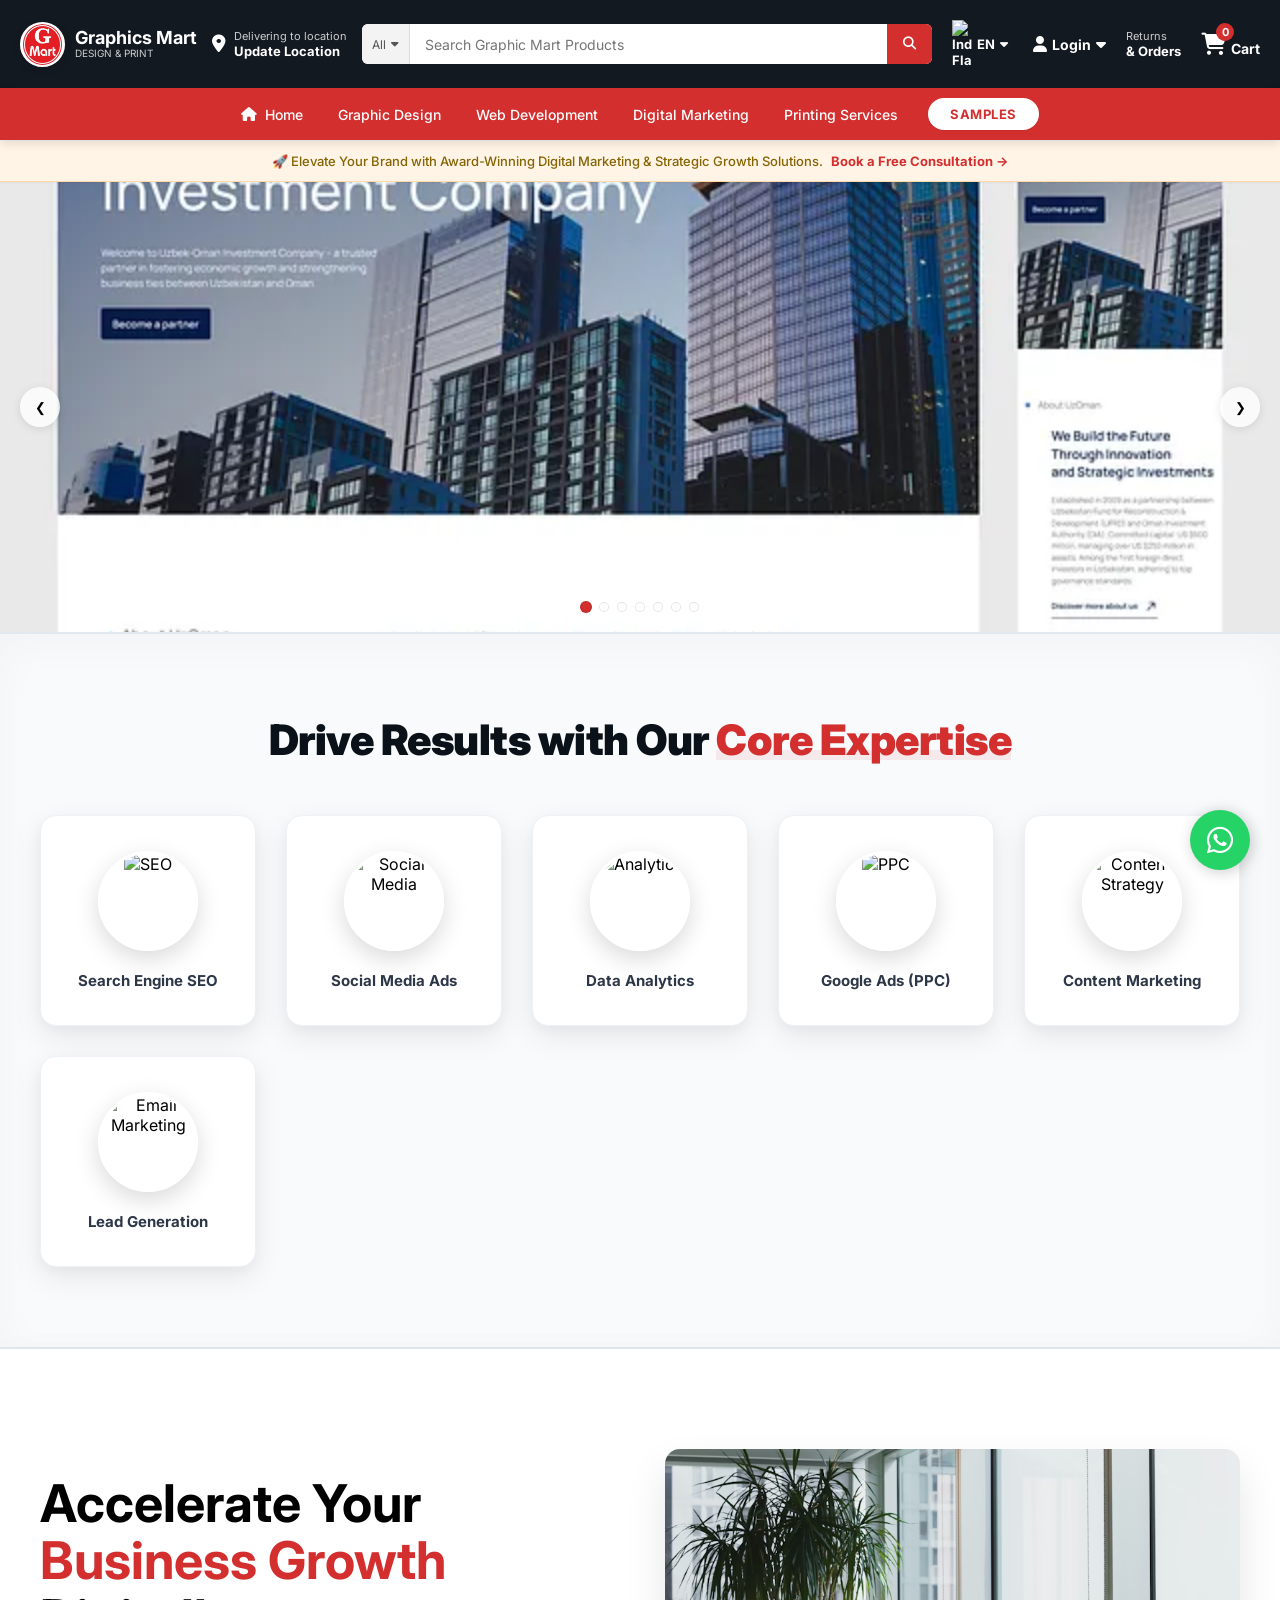
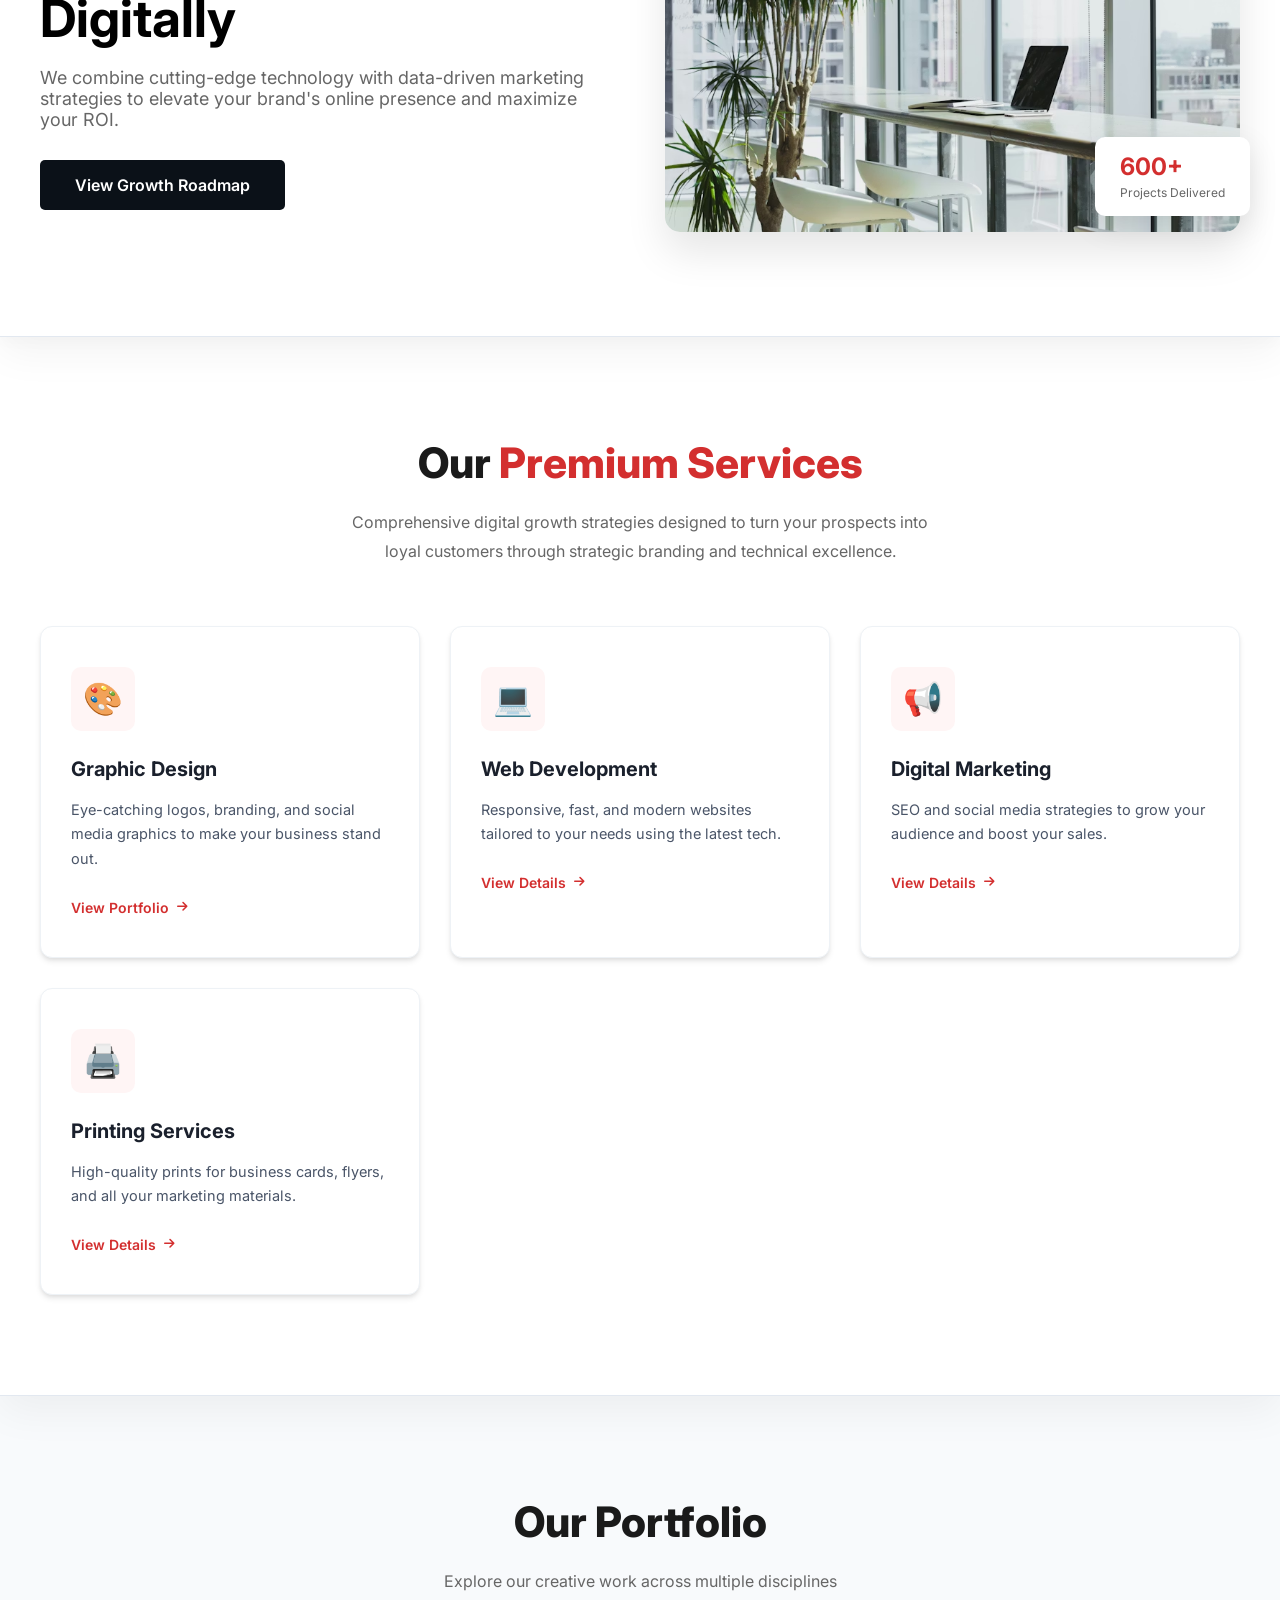
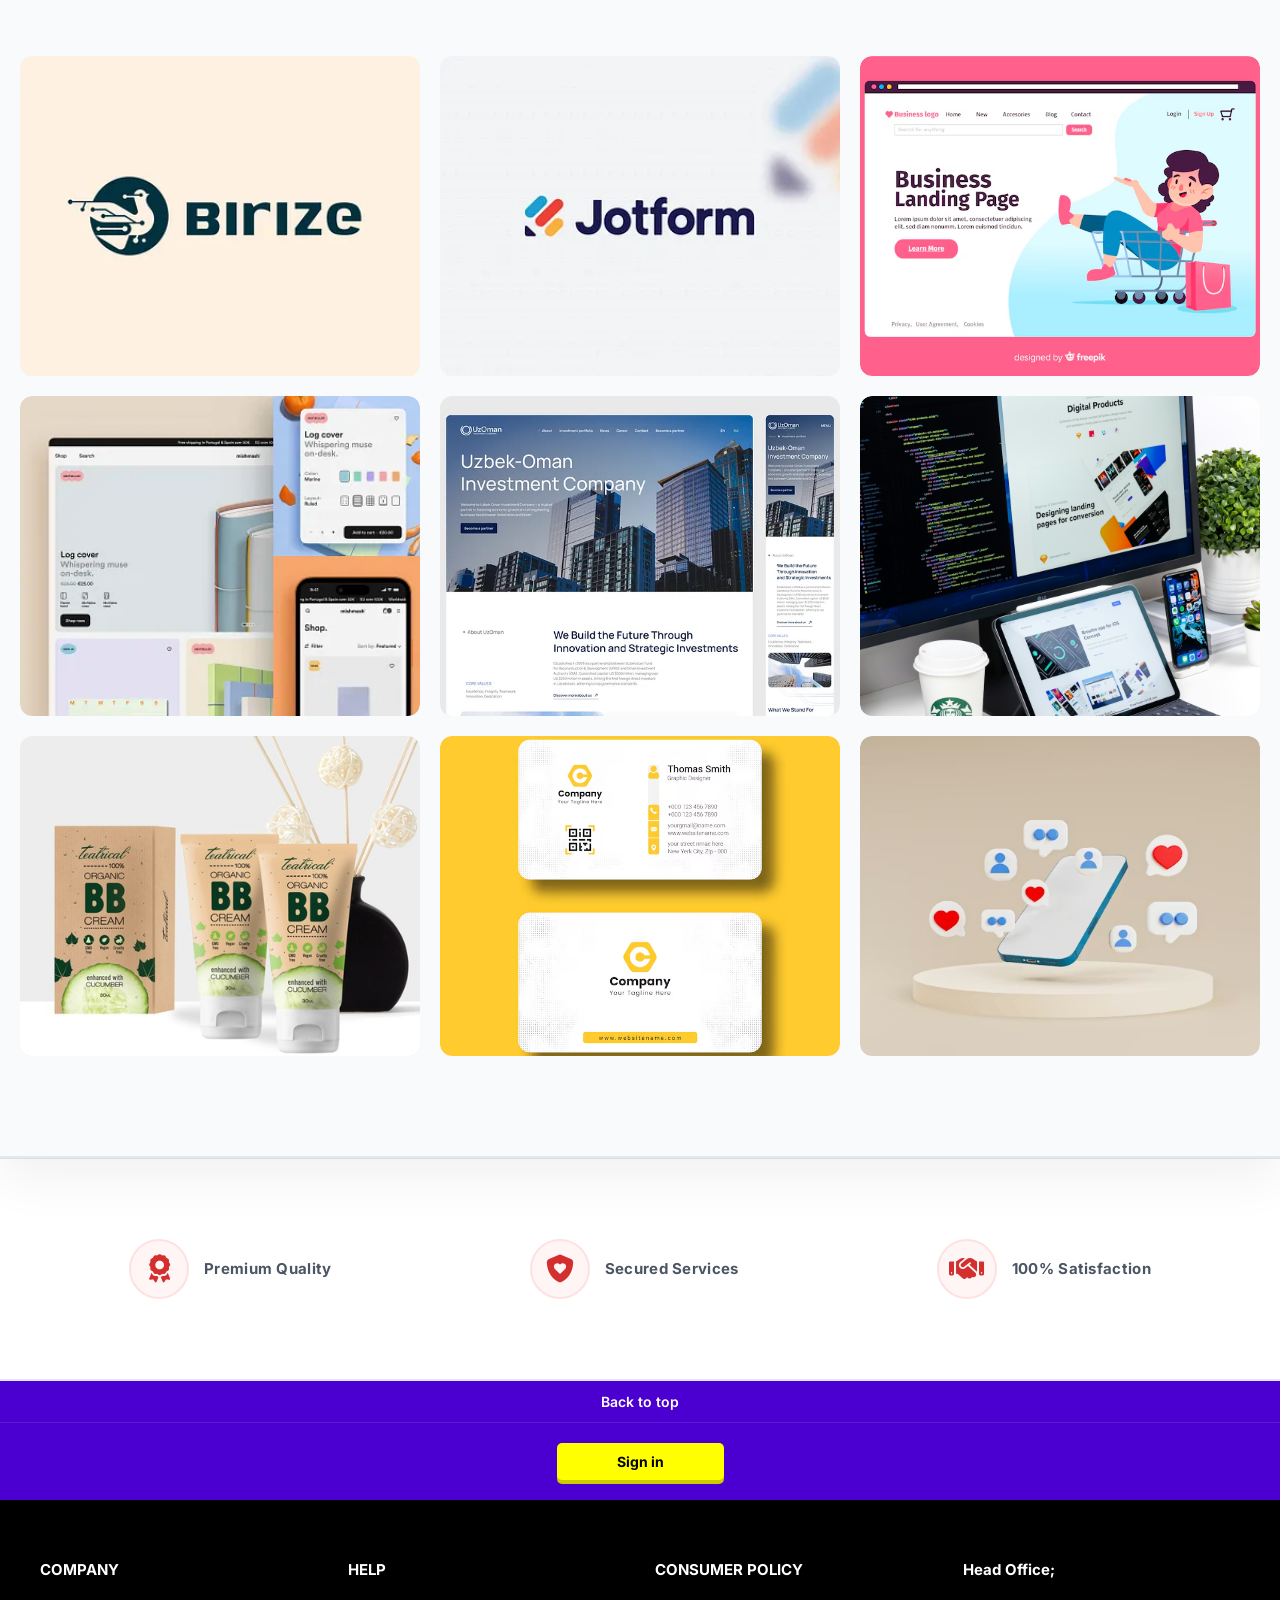
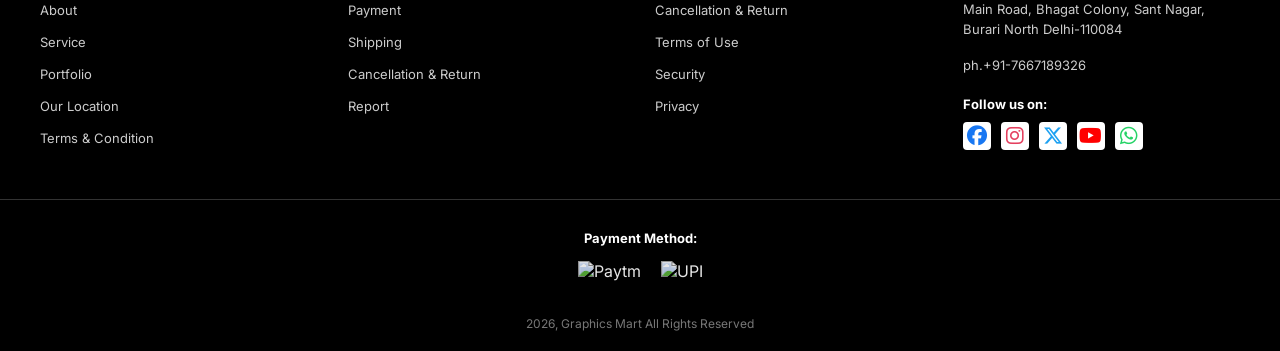
==== commit b68fb9a9: "feat: Add login, orders, and cart navigation to the header, widen the search bar, and update locatio" ====
--- a/index.html
+++ b/index.html
@@ -35,7 +35,7 @@
                 <div class="location-section">
                     <i class="fa-solid fa-location-dot"></i>
                     <div class="location-text">
-                        <span class="line-1">Delivering to XYZ</span>
+                        <span class="line-1">Delivering to location</span>
                         <span class="line-2">Update Location</span>
                     </div>
                 </div>
@@ -72,19 +72,27 @@
                                     alt="USA">
                                 <span>English (EN) - US</span>
                             </div>
-                            <div class="lang-option">
-                                <img src="https://upload.wikimedia.org/wikipedia/en/thumb/a/ae/Flag_of_the_United_Kingdom.svg/20px-Flag_of_the_United_Kingdom.svg.png"
-                                    alt="UK">
-                                <span>English (EN) - UK</span>
-                            </div>
-                            <div class="lang-option">
-                                <img src="https://upload.wikimedia.org/wikipedia/commons/thumb/c/cb/Flag_of_the_United_Arab_Emirates.svg/20px-Flag_of_the_United_Arab_Emirates.svg.png"
-                                    alt="UAE">
-                                <span>Arabic (AR) - AE</span>
-                            </div>
-                        </div>
-                    </div>
-
+                        </div>
+                    </div>
+
+                    <div class="nav-item login">
+                        <i class="fa-solid fa-user"></i>
+                        <span>Login</span>
+                        <i class="fa-solid fa-caret-down"></i>
+                    </div>
+
+                    <div class="nav-item orders">
+                        <span class="line-1">Returns</span>
+                        <span class="line-2">& Orders</span>
+                    </div>
+
+                    <div class="nav-item cart">
+                        <div class="cart-icon-box">
+                            <i class="fa-solid fa-cart-shopping"></i>
+                            <span class="cart-count">0</span>
+                        </div>
+                        <span class="cart-text">Cart</span>
+                    </div>
                 </div>
 
                 <!-- Hamburger for mobile -->
--- a/style.css
+++ b/style.css
@@ -137,7 +137,7 @@
 /* Search Bar Styles */
 .search-section {
     flex-grow: 1;
-    max-width: 700px;
+    max-width: 900px;
 }
 
 .search-bar {
@@ -207,6 +207,22 @@
 .nav-item .line-2 {
     font-size: 13px;
     font-weight: 700;
+}
+
+.nav-item.login {
+    flex-direction: row;
+    align-items: center;
+    gap: 5px;
+    font-size: 14px;
+    font-weight: 700;
+}
+
+.nav-item.login i {
+    font-size: 16px;
+}
+
+.nav-item.orders {
+    justify-content: center;
 }
 
 .nav-item.language {
